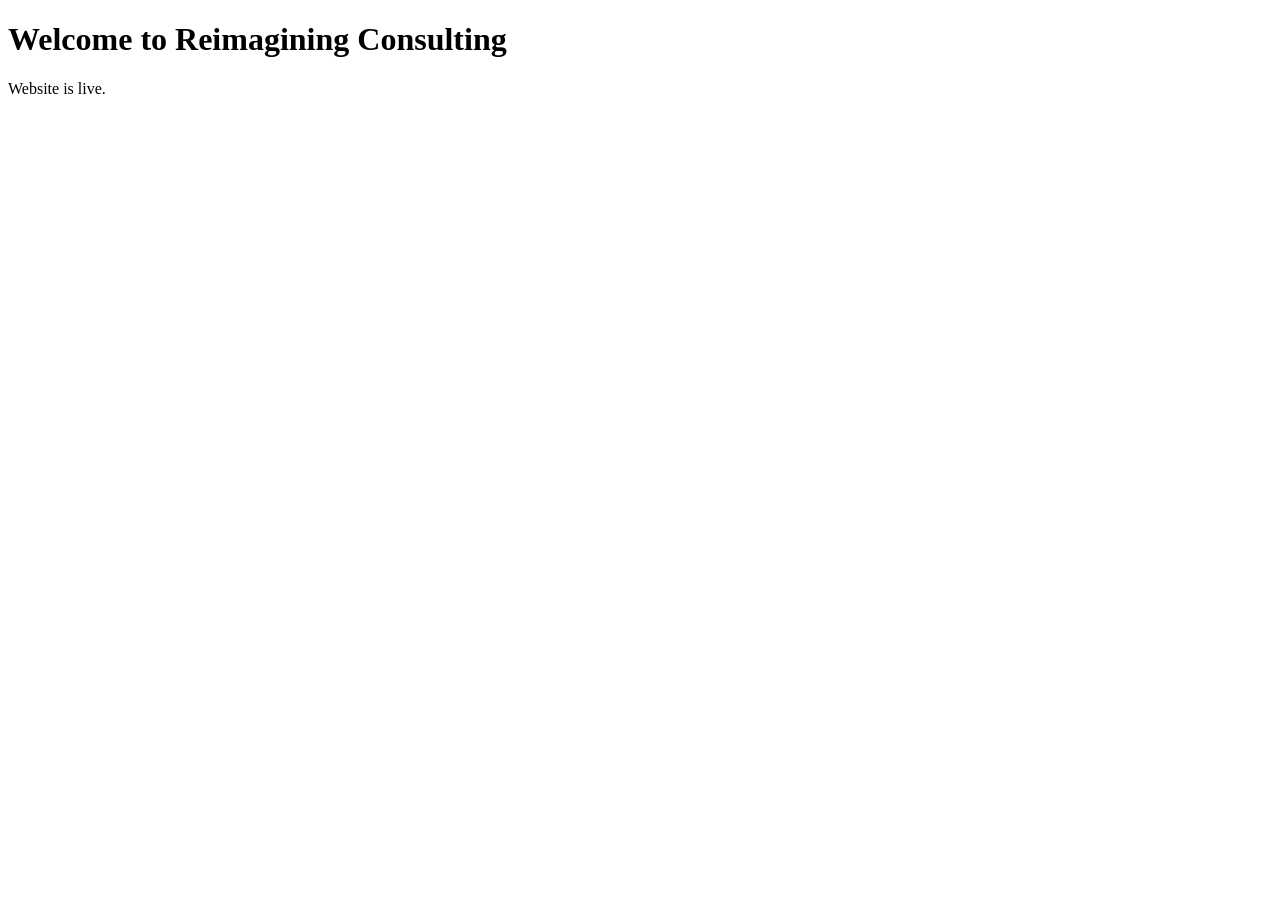
==== index.html @ 6deef2cb "Rename Index.html to index.html" ====
﻿<!DOCTYPE html>
<html>
<head>
  <title>Reimagining Consulting</title>
</head>
<body>
  <h1>Welcome to Reimagining Consulting</h1>
  <p>Website is live.</p>
</body>
</html>
</body>
</html>
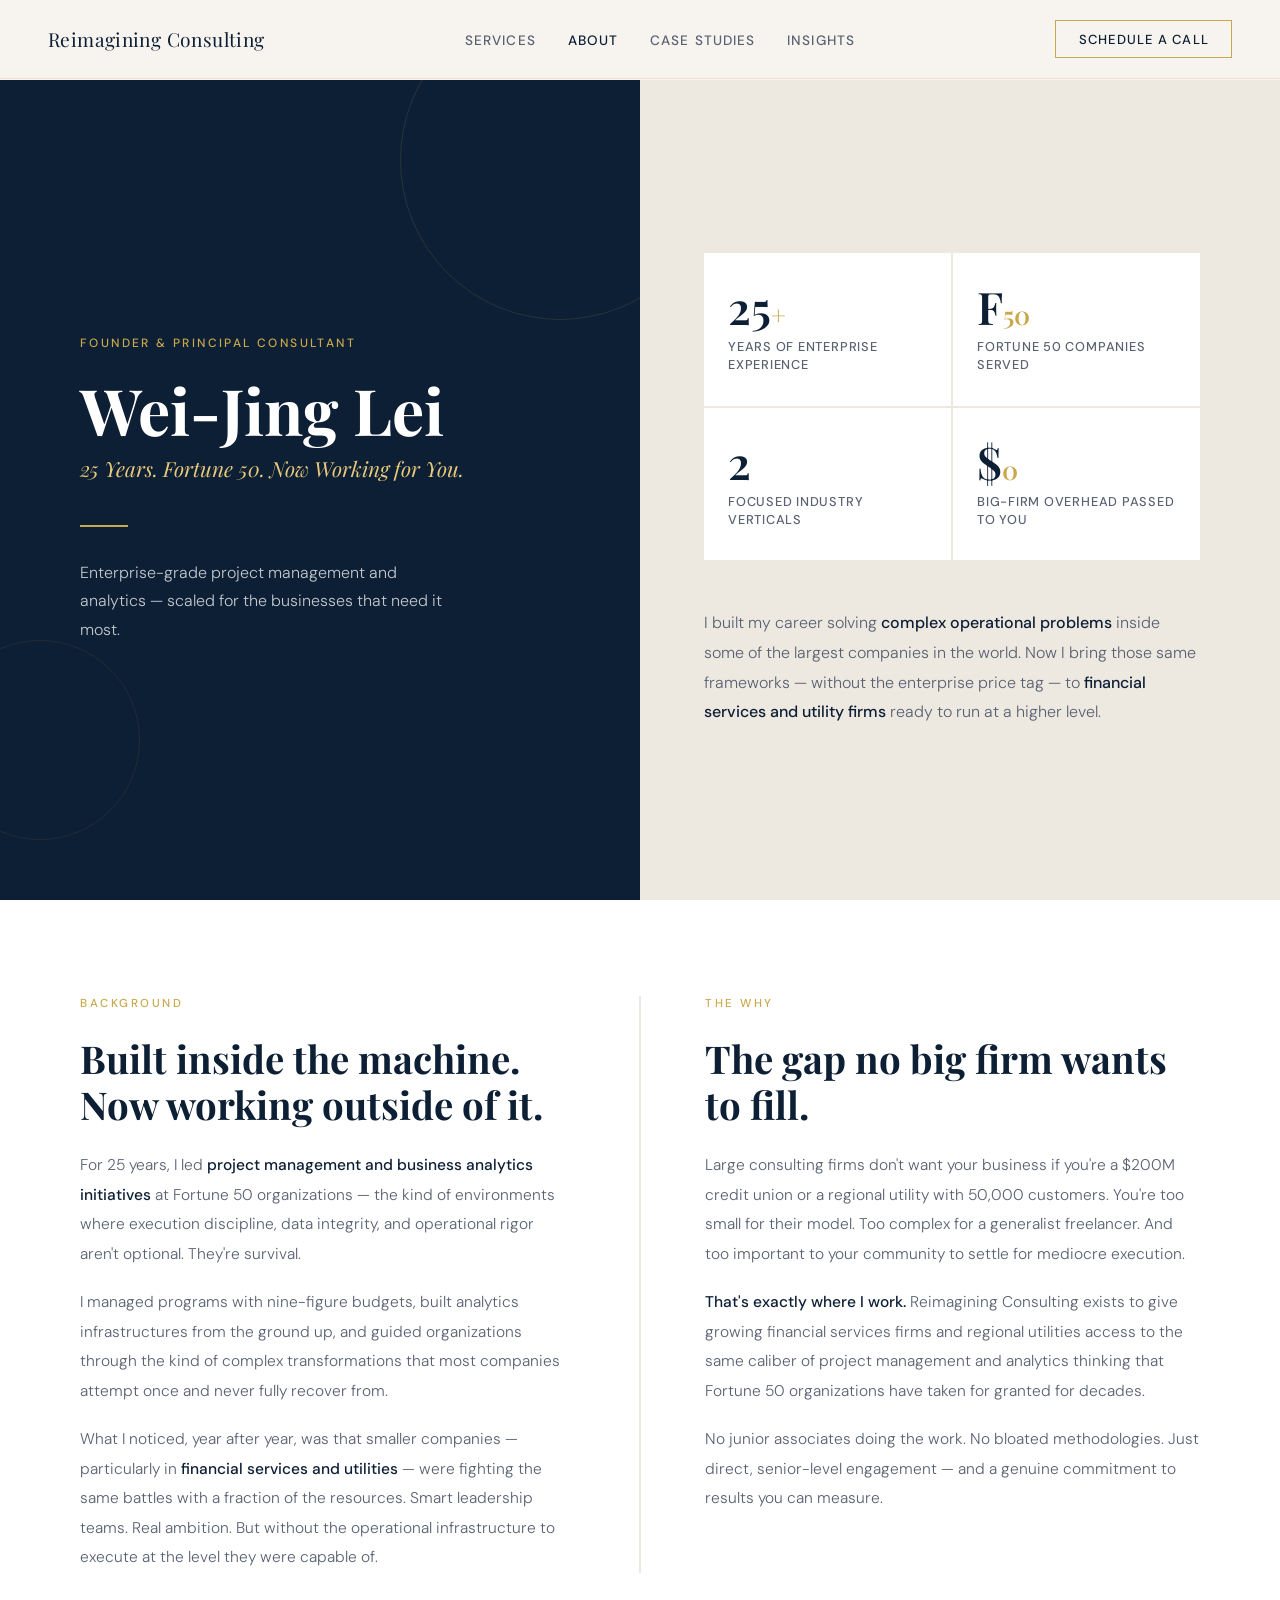
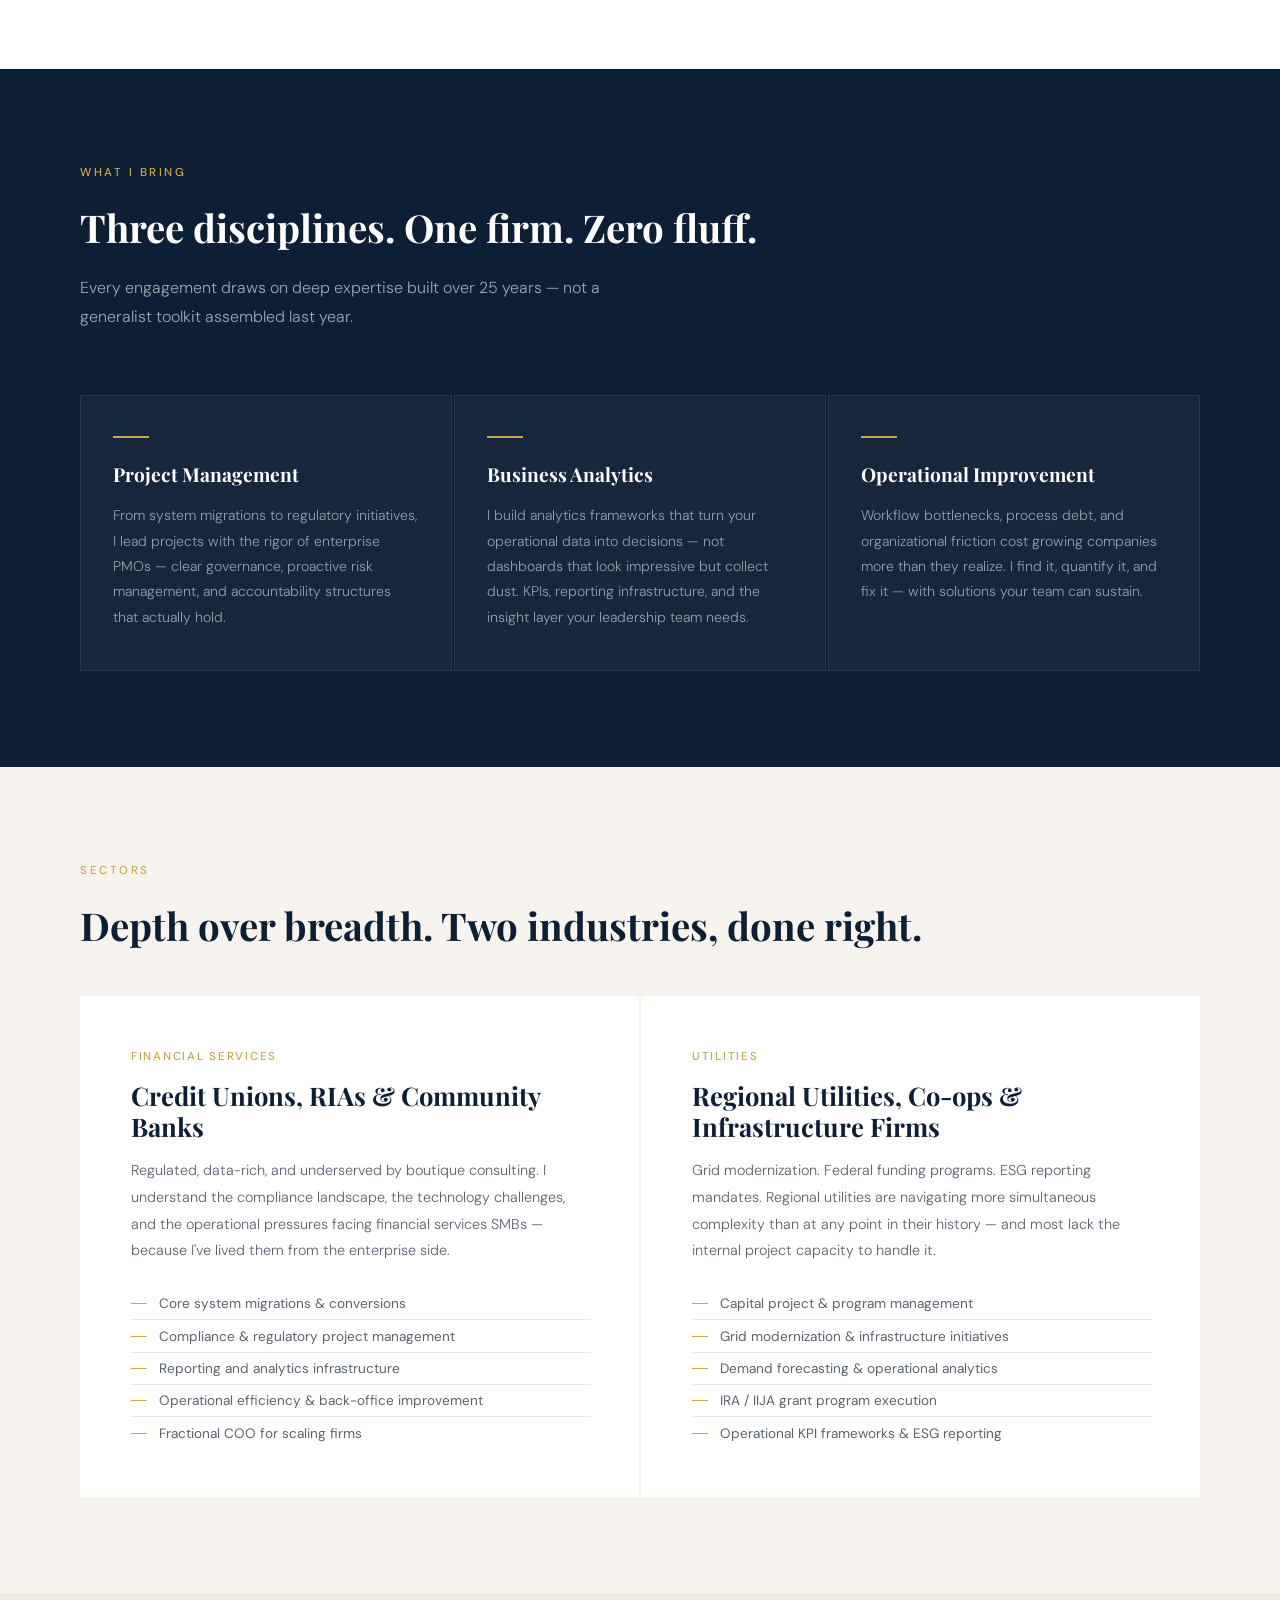
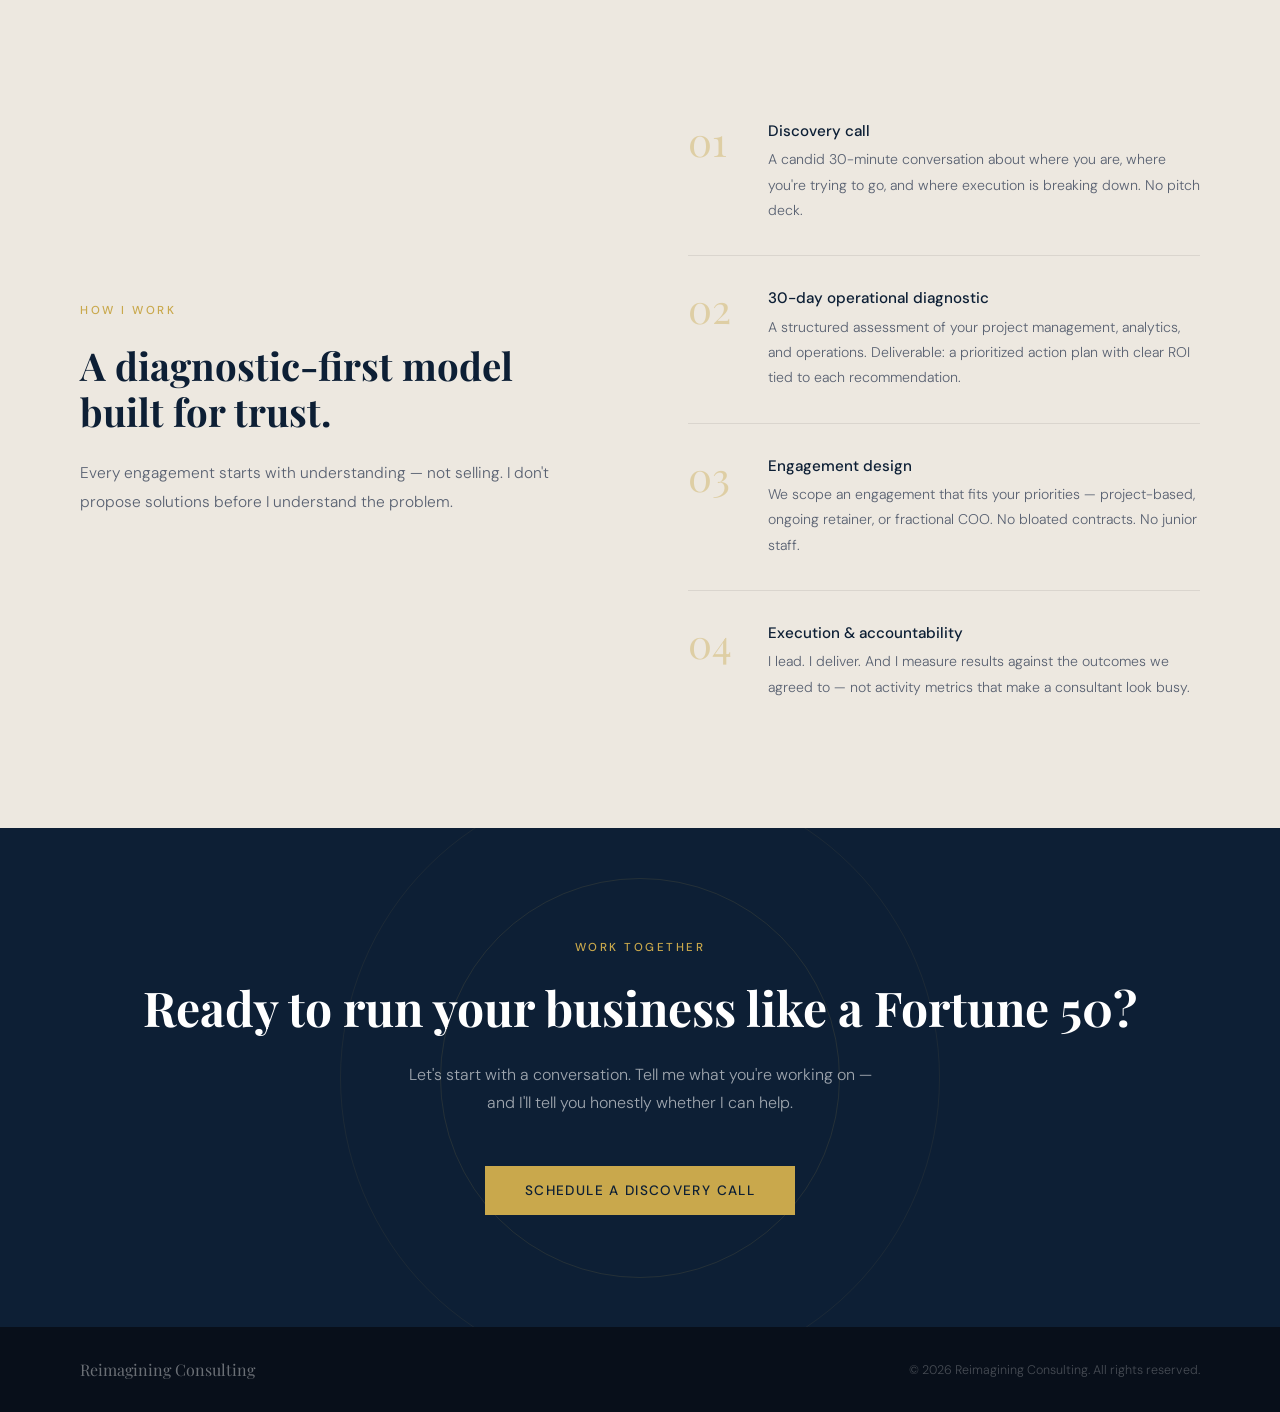
==== commit 1da1862b: "Add files via upload" ====
--- a/index.html
+++ b/index.html
@@ -1,12 +1,213 @@
-﻿<!DOCTYPE html>
-<html>
-<head>
-  <title>Reimagining Consulting</title>
-</head>
-<body>
-  <h1>Welcome to Reimagining Consulting</h1>
-  <p>Website is live.</p>
-</body>
-</html>
-</body>
-</html>
+<!DOCTYPE html>
+<html lang="en">
+<head>
+  <meta charset="UTF-8">
+  <meta name="viewport" content="width=device-width, initial-scale=1.0">
+  <title>About — Reimagining Consulting</title>
+
+  <!-- Fonts -->
+  <link href="https://fonts.googleapis.com/css2?family=Playfair+Display:ital,wght@0,400;0,600;1,400&family=DM+Sans:wght@300;400;500&display=swap" rel="stylesheet">
+
+  <!-- Styles -->
+  <link rel="stylesheet" href="style.css">
+</head>
+<body>
+
+<!-- NAV -->
+<nav>
+  <div class="nav-logo">Reimagining Consulting</div>
+  <ul class="nav-links">
+    <li><a href="index.html">Services</a></li>
+    <li><a href="about.html" class="active">About</a></li>
+    <li><a href="#">Case Studies</a></li>
+    <li><a href="#">Insights</a></li>
+  </ul>
+  <button class="nav-toggle" aria-label="Toggle navigation" aria-expanded="false">
+    <span></span>
+    <span></span>
+    <span></span>
+  </button>
+  <a href="#contact" class="nav-cta">Schedule a Call</a>
+</nav>
+
+<!-- HERO -->
+<div class="hero" id="hero">
+  <div class="hero-left">
+    <p class="hero-eyebrow fade-in">Founder &amp; Principal Consultant</p>
+    <h1 class="hero-name fade-in delay-1">Wei-Jing Lei</h1>
+    <p class="hero-title fade-in delay-2">25 Years. Fortune 50. Now Working for You.</p>
+    <div class="hero-divider fade-in delay-3"></div>
+    <p class="hero-tagline fade-in delay-4">Enterprise-grade project management and analytics — scaled for the businesses that need it most.</p>
+  </div>
+  <div class="hero-right">
+    <div class="stat-grid fade-in delay-1">
+      <div class="stat-item">
+        <div class="stat-num">25<span>+</span></div>
+        <div class="stat-label">Years of enterprise experience</div>
+      </div>
+      <div class="stat-item">
+        <div class="stat-num">F<span>50</span></div>
+        <div class="stat-label">Fortune 50 companies served</div>
+      </div>
+      <div class="stat-item">
+        <div class="stat-num">2</div>
+        <div class="stat-label">Focused industry verticals</div>
+      </div>
+      <div class="stat-item">
+        <div class="stat-num">$<span>0</span></div>
+        <div class="stat-label">Big-firm overhead passed to you</div>
+      </div>
+    </div>
+    <p class="hero-intro fade-in delay-2">
+      I built my career solving <strong>complex operational problems</strong> inside some of the largest companies in the world. Now I bring those same frameworks — without the enterprise price tag — to <strong>financial services and utility firms</strong> ready to run at a higher level.
+    </p>
+  </div>
+</div>
+
+<!-- STORY -->
+<section class="story" id="story">
+  <div class="story-col">
+    <span class="section-label">Background</span>
+    <h2 class="section-heading">Built inside the machine. Now working outside of it.</h2>
+    <p class="body-text">
+      For 25 years, I led <strong>project management and business analytics initiatives</strong> at Fortune 50 organizations — the kind of environments where execution discipline, data integrity, and operational rigor aren't optional. They're survival.
+    </p>
+    <p class="body-text">
+      I managed programs with nine-figure budgets, built analytics infrastructures from the ground up, and guided organizations through the kind of complex transformations that most companies attempt once and never fully recover from.
+    </p>
+    <p class="body-text">
+      What I noticed, year after year, was that smaller companies — particularly in <strong>financial services and utilities</strong> — were fighting the same battles with a fraction of the resources. Smart leadership teams. Real ambition. But without the operational infrastructure to execute at the level they were capable of.
+    </p>
+  </div>
+  <div class="story-divider"></div>
+  <div class="story-col">
+    <span class="section-label">The why</span>
+    <h2 class="section-heading">The gap no big firm wants to fill.</h2>
+    <p class="body-text">
+      Large consulting firms don't want your business if you're a $200M credit union or a regional utility with 50,000 customers. You're too small for their model. Too complex for a generalist freelancer. And too important to your community to settle for mediocre execution.
+    </p>
+    <p class="body-text">
+      <strong>That's exactly where I work.</strong> Reimagining Consulting exists to give growing financial services firms and regional utilities access to the same caliber of project management and analytics thinking that Fortune 50 organizations have taken for granted for decades.
+    </p>
+    <p class="body-text">
+      No junior associates doing the work. No bloated methodologies. Just direct, senior-level engagement — and a genuine commitment to results you can measure.
+    </p>
+  </div>
+</section>
+
+<!-- EXPERTISE -->
+<section class="expertise" id="expertise">
+  <span class="section-label">What I bring</span>
+  <h2 class="section-heading">Three disciplines. One firm. Zero fluff.</h2>
+  <p class="expertise-intro">Every engagement draws on deep expertise built over 25 years — not a generalist toolkit assembled last year.</p>
+  <div class="expertise-grid">
+    <div class="expertise-item">
+      <div class="exp-icon"></div>
+      <h3 class="exp-title">Project Management</h3>
+      <p class="exp-body">From system migrations to regulatory initiatives, I lead projects with the rigor of enterprise PMOs — clear governance, proactive risk management, and accountability structures that actually hold.</p>
+    </div>
+    <div class="expertise-item">
+      <div class="exp-icon"></div>
+      <h3 class="exp-title">Business Analytics</h3>
+      <p class="exp-body">I build analytics frameworks that turn your operational data into decisions — not dashboards that look impressive but collect dust. KPIs, reporting infrastructure, and the insight layer your leadership team needs.</p>
+    </div>
+    <div class="expertise-item">
+      <div class="exp-icon"></div>
+      <h3 class="exp-title">Operational Improvement</h3>
+      <p class="exp-body">Workflow bottlenecks, process debt, and organizational friction cost growing companies more than they realize. I find it, quantify it, and fix it — with solutions your team can sustain.</p>
+    </div>
+  </div>
+</section>
+
+<!-- INDUSTRIES -->
+<section class="industries" id="industries">
+  <span class="section-label">Sectors</span>
+  <h2 class="section-heading">Depth over breadth. Two industries, done right.</h2>
+  <div class="industries-grid">
+    <div class="industry-card">
+      <span class="industry-tag">Financial Services</span>
+      <h3 class="industry-name">Credit Unions, RIAs &amp; Community Banks</h3>
+      <p class="industry-body">Regulated, data-rich, and underserved by boutique consulting. I understand the compliance landscape, the technology challenges, and the operational pressures facing financial services SMBs — because I've lived them from the enterprise side.</p>
+      <ul class="industry-list">
+        <li>Core system migrations &amp; conversions</li>
+        <li>Compliance &amp; regulatory project management</li>
+        <li>Reporting and analytics infrastructure</li>
+        <li>Operational efficiency &amp; back-office improvement</li>
+        <li>Fractional COO for scaling firms</li>
+      </ul>
+    </div>
+    <div class="industry-card">
+      <span class="industry-tag">Utilities</span>
+      <h3 class="industry-name">Regional Utilities, Co-ops &amp; Infrastructure Firms</h3>
+      <p class="industry-body">Grid modernization. Federal funding programs. ESG reporting mandates. Regional utilities are navigating more simultaneous complexity than at any point in their history — and most lack the internal project capacity to handle it.</p>
+      <ul class="industry-list">
+        <li>Capital project &amp; program management</li>
+        <li>Grid modernization &amp; infrastructure initiatives</li>
+        <li>Demand forecasting &amp; operational analytics</li>
+        <li>IRA / IIJA grant program execution</li>
+        <li>Operational KPI frameworks &amp; ESG reporting</li>
+      </ul>
+    </div>
+  </div>
+</section>
+
+<!-- APPROACH -->
+<section class="approach" id="approach">
+  <div>
+    <span class="section-label">How I work</span>
+    <h2 class="section-heading">A diagnostic-first model built for trust.</h2>
+    <p class="body-text">Every engagement starts with understanding — not selling. I don't propose solutions before I understand the problem.</p>
+  </div>
+  <div class="approach-steps">
+    <div class="step">
+      <div class="step-num">01</div>
+      <div class="step-content">
+        <div class="step-title">Discovery call</div>
+        <div class="step-body">A candid 30-minute conversation about where you are, where you're trying to go, and where execution is breaking down. No pitch deck.</div>
+      </div>
+    </div>
+    <div class="step">
+      <div class="step-num">02</div>
+      <div class="step-content">
+        <div class="step-title">30-day operational diagnostic</div>
+        <div class="step-body">A structured assessment of your project management, analytics, and operations. Deliverable: a prioritized action plan with clear ROI tied to each recommendation.</div>
+      </div>
+    </div>
+    <div class="step">
+      <div class="step-num">03</div>
+      <div class="step-content">
+        <div class="step-title">Engagement design</div>
+        <div class="step-body">We scope an engagement that fits your priorities — project-based, ongoing retainer, or fractional COO. No bloated contracts. No junior staff.</div>
+      </div>
+    </div>
+    <div class="step">
+      <div class="step-num">04</div>
+      <div class="step-content">
+        <div class="step-title">Execution &amp; accountability</div>
+        <div class="step-body">I lead. I deliver. And I measure results against the outcomes we agreed to — not activity metrics that make a consultant look busy.</div>
+      </div>
+    </div>
+  </div>
+</section>
+
+<!-- CTA -->
+<section class="cta-section" id="contact">
+  <div class="cta-inner">
+    <span class="section-label">Work together</span>
+    <h2 class="cta-heading">Ready to run your business like a Fortune 50?</h2>
+    <p class="cta-body">Let's start with a conversation. Tell me what you're working on — and I'll tell you honestly whether I can help.</p>
+    <a href="mailto:hello@reimaginingconsulting.com" class="cta-btn">Schedule a Discovery Call</a>
+  </div>
+</section>
+
+<!-- FOOTER -->
+<footer>
+  <div class="footer-logo">Reimagining Consulting</div>
+  <div class="footer-copy">&copy; <span id="footer-year"></span> Reimagining Consulting. All rights reserved.</div>
+</footer>
+
+<!-- Script -->
+<script src="script.js"></script>
+
+</body>
+</html>
--- a/style.css
+++ b/style.css
@@ -0,0 +1,679 @@
+/* ============================================================
+   Reimagining Consulting — style.css
+   Fonts: Playfair Display (serif) + DM Sans (sans)
+   Loaded via Google Fonts in index.html
+   ============================================================ */
+
+/* ── TOKENS ─────────────────────────────────────────────── */
+:root {
+  --navy:       #0d1f35;
+  --navy-mid:   #1a3352;
+  --gold:       #c9a84c;
+  --gold-light: #e8c97a;
+  --cream:      #f7f4ef;
+  --cream-dark: #ede8e0;
+  --text:       #1a1a1a;
+  --muted:      #5a6272;
+  --white:      #ffffff;
+}
+
+/* ── RESET ───────────────────────────────────────────────── */
+*, *::before, *::after {
+  box-sizing: border-box;
+  margin: 0;
+  padding: 0;
+}
+
+/* ── BASE ────────────────────────────────────────────────── */
+body {
+  font-family: 'DM Sans', sans-serif;
+  background: var(--cream);
+  color: var(--text);
+  overflow-x: hidden;
+}
+
+/* ── NAV ─────────────────────────────────────────────────── */
+nav {
+  position: fixed;
+  top: 0; left: 0; right: 0;
+  z-index: 100;
+  display: flex;
+  justify-content: space-between;
+  align-items: center;
+  padding: 1.25rem 3rem;
+  background: rgba(247, 244, 239, 0.92);
+  backdrop-filter: blur(12px);
+  -webkit-backdrop-filter: blur(12px);
+  border-bottom: 1px solid rgba(201, 168, 76, 0.2);
+  transition: padding 0.3s ease, box-shadow 0.3s ease;
+}
+
+.nav-logo {
+  font-family: 'Playfair Display', serif;
+  font-size: 1.2rem;
+  color: var(--navy);
+  letter-spacing: 0.02em;
+}
+
+.nav-links {
+  display: flex;
+  gap: 2rem;
+  list-style: none;
+}
+
+.nav-links a {
+  font-size: 0.85rem;
+  font-weight: 500;
+  letter-spacing: 0.08em;
+  text-transform: uppercase;
+  color: var(--muted);
+  text-decoration: none;
+  transition: color 0.2s;
+}
+
+.nav-links a:hover,
+.nav-links a.active {
+  color: var(--navy);
+}
+
+.nav-cta {
+  font-size: 0.82rem;
+  font-weight: 500;
+  letter-spacing: 0.08em;
+  text-transform: uppercase;
+  padding: 0.6rem 1.4rem;
+  border: 1px solid var(--gold);
+  color: var(--navy);
+  text-decoration: none;
+  transition: background 0.2s, color 0.2s;
+}
+
+.nav-cta:hover {
+  background: var(--gold);
+  color: var(--white);
+}
+
+/* Hamburger — hidden on desktop */
+.nav-toggle {
+  display: none;
+  flex-direction: column;
+  gap: 5px;
+  cursor: pointer;
+  background: none;
+  border: none;
+  padding: 4px;
+}
+
+.nav-toggle span {
+  display: block;
+  width: 24px;
+  height: 2px;
+  background: var(--navy);
+  transition: transform 0.25s, opacity 0.25s;
+}
+
+/* ── HERO ────────────────────────────────────────────────── */
+.hero {
+  min-height: 100vh;
+  display: grid;
+  grid-template-columns: 1fr 1fr;
+  padding-top: 80px;
+}
+
+.hero-left {
+  background: var(--navy);
+  padding: 6rem 4rem 6rem 5rem;
+  display: flex;
+  flex-direction: column;
+  justify-content: center;
+  position: relative;
+  overflow: hidden;
+}
+
+.hero-left::before {
+  content: '';
+  position: absolute;
+  top: -80px; right: -80px;
+  width: 320px; height: 320px;
+  border: 1px solid rgba(201, 168, 76, 0.15);
+  border-radius: 50%;
+  pointer-events: none;
+}
+
+.hero-left::after {
+  content: '';
+  position: absolute;
+  bottom: 60px; left: -60px;
+  width: 200px; height: 200px;
+  border: 1px solid rgba(201, 168, 76, 0.1);
+  border-radius: 50%;
+  pointer-events: none;
+}
+
+.hero-eyebrow {
+  font-size: 0.75rem;
+  font-weight: 500;
+  letter-spacing: 0.2em;
+  text-transform: uppercase;
+  color: var(--gold);
+  margin-bottom: 1.5rem;
+}
+
+.hero-name {
+  font-family: 'Playfair Display', serif;
+  font-size: clamp(2.8rem, 5vw, 4rem);
+  color: var(--white);
+  line-height: 1.1;
+  margin-bottom: 0.5rem;
+}
+
+.hero-title {
+  font-family: 'Playfair Display', serif;
+  font-size: clamp(1rem, 2vw, 1.3rem);
+  color: var(--gold-light);
+  font-style: italic;
+  margin-bottom: 2.5rem;
+  line-height: 1.5;
+}
+
+.hero-divider {
+  width: 48px;
+  height: 2px;
+  background: var(--gold);
+  margin-bottom: 2rem;
+}
+
+.hero-tagline {
+  font-size: 1rem;
+  font-weight: 300;
+  line-height: 1.8;
+  color: rgba(255, 255, 255, 0.75);
+  max-width: 380px;
+}
+
+.hero-right {
+  background: var(--cream-dark);
+  padding: 6rem 5rem 6rem 4rem;
+  display: flex;
+  flex-direction: column;
+  justify-content: center;
+}
+
+/* ── STAT GRID ───────────────────────────────────────────── */
+.stat-grid {
+  display: grid;
+  grid-template-columns: 1fr 1fr;
+  gap: 2px;
+  margin-bottom: 3rem;
+}
+
+.stat-item {
+  background: var(--white);
+  padding: 2rem 1.5rem;
+}
+
+.stat-num {
+  font-family: 'Playfair Display', serif;
+  font-size: 2.8rem;
+  font-weight: 600;
+  color: var(--navy);
+  line-height: 1;
+  margin-bottom: 0.5rem;
+}
+
+.stat-num span {
+  font-size: 1.6rem;
+  color: var(--gold);
+}
+
+.stat-label {
+  font-size: 0.8rem;
+  font-weight: 500;
+  letter-spacing: 0.06em;
+  text-transform: uppercase;
+  color: var(--muted);
+  line-height: 1.4;
+}
+
+.hero-intro {
+  font-size: 1rem;
+  line-height: 1.85;
+  color: var(--muted);
+  font-weight: 300;
+}
+
+.hero-intro strong {
+  color: var(--navy);
+  font-weight: 500;
+}
+
+/* ── SECTION BASE ────────────────────────────────────────── */
+section {
+  padding: 6rem 5rem;
+}
+
+.section-label {
+  display: block;
+  font-size: 0.72rem;
+  font-weight: 500;
+  letter-spacing: 0.22em;
+  text-transform: uppercase;
+  color: var(--gold);
+  margin-bottom: 1.5rem;
+}
+
+.section-heading {
+  font-family: 'Playfair Display', serif;
+  font-size: clamp(1.8rem, 3vw, 2.4rem);
+  color: var(--navy);
+  line-height: 1.2;
+  margin-bottom: 1.5rem;
+}
+
+.body-text {
+  font-size: 0.97rem;
+  line-height: 1.9;
+  color: var(--muted);
+  font-weight: 300;
+}
+
+.body-text + .body-text {
+  margin-top: 1.2rem;
+}
+
+.body-text strong {
+  color: var(--navy);
+  font-weight: 500;
+}
+
+/* ── STORY ───────────────────────────────────────────────── */
+.story {
+  background: var(--white);
+  display: grid;
+  grid-template-columns: 1fr 2px 1fr;
+  gap: 0;
+}
+
+.story-col {
+  padding: 0 4rem;
+}
+
+.story-col:first-child { padding-left: 0; }
+.story-col:last-child  { padding-right: 0; }
+
+.story-divider {
+  background: var(--cream-dark);
+}
+
+/* ── EXPERTISE ───────────────────────────────────────────── */
+.expertise {
+  background: var(--navy);
+}
+
+.expertise .section-heading {
+  color: var(--white);
+}
+
+.expertise-intro {
+  font-size: 1rem;
+  line-height: 1.8;
+  color: rgba(255, 255, 255, 0.6);
+  font-weight: 300;
+  max-width: 560px;
+  margin-bottom: 4rem;
+}
+
+.expertise-grid {
+  display: grid;
+  grid-template-columns: repeat(3, 1fr);
+  gap: 2px;
+}
+
+.expertise-item {
+  background: rgba(255, 255, 255, 0.04);
+  border: 1px solid rgba(201, 168, 76, 0.12);
+  padding: 2.5rem 2rem;
+  transition: background 0.25s;
+}
+
+.expertise-item:hover {
+  background: rgba(201, 168, 76, 0.06);
+}
+
+.exp-icon {
+  width: 36px;
+  height: 2px;
+  background: var(--gold);
+  margin-bottom: 1.5rem;
+}
+
+.exp-title {
+  font-family: 'Playfair Display', serif;
+  font-size: 1.2rem;
+  color: var(--white);
+  margin-bottom: 1rem;
+  line-height: 1.3;
+}
+
+.exp-body {
+  font-size: 0.88rem;
+  line-height: 1.8;
+  color: rgba(255, 255, 255, 0.55);
+  font-weight: 300;
+}
+
+/* ── INDUSTRIES ──────────────────────────────────────────── */
+.industries {
+  background: var(--cream);
+}
+
+.industries-grid {
+  display: grid;
+  grid-template-columns: 1fr 1fr;
+  gap: 2px;
+  margin-top: 3rem;
+}
+
+.industry-card {
+  padding: 3rem;
+  background: var(--white);
+  border-left: 3px solid transparent;
+  transition: border-color 0.25s;
+}
+
+.industry-card:hover {
+  border-left-color: var(--gold);
+}
+
+.industry-tag {
+  display: inline-block;
+  font-size: 0.72rem;
+  font-weight: 500;
+  letter-spacing: 0.15em;
+  text-transform: uppercase;
+  color: var(--gold);
+  margin-bottom: 1rem;
+}
+
+.industry-name {
+  font-family: 'Playfair Display', serif;
+  font-size: 1.6rem;
+  color: var(--navy);
+  margin-bottom: 1rem;
+  line-height: 1.2;
+}
+
+.industry-body {
+  font-size: 0.9rem;
+  line-height: 1.85;
+  color: var(--muted);
+  font-weight: 300;
+  margin-bottom: 1.5rem;
+}
+
+.industry-list {
+  list-style: none;
+}
+
+.industry-list li {
+  font-size: 0.85rem;
+  color: var(--muted);
+  padding: 0.45rem 0;
+  border-bottom: 1px solid var(--cream-dark);
+  display: flex;
+  align-items: center;
+  gap: 0.75rem;
+}
+
+.industry-list li:last-child {
+  border-bottom: none;
+}
+
+.industry-list li::before {
+  content: '';
+  width: 16px;
+  height: 1px;
+  background: var(--gold);
+  flex-shrink: 0;
+}
+
+/* ── APPROACH ────────────────────────────────────────────── */
+.approach {
+  background: var(--cream-dark);
+  display: grid;
+  grid-template-columns: 1fr 1fr;
+  gap: 6rem;
+  align-items: center;
+}
+
+.approach-steps {
+  display: flex;
+  flex-direction: column;
+}
+
+.step {
+  display: flex;
+  gap: 2rem;
+  padding: 2rem 0;
+  border-bottom: 1px solid rgba(0, 0, 0, 0.08);
+}
+
+.step:last-child {
+  border-bottom: none;
+}
+
+.step-num {
+  font-family: 'Playfair Display', serif;
+  font-size: 2.5rem;
+  color: var(--gold);
+  opacity: 0.4;
+  line-height: 1;
+  flex-shrink: 0;
+  width: 48px;
+}
+
+.step-title {
+  font-size: 0.95rem;
+  font-weight: 500;
+  color: var(--navy);
+  margin-bottom: 0.4rem;
+}
+
+.step-body {
+  font-size: 0.88rem;
+  line-height: 1.8;
+  color: var(--muted);
+  font-weight: 300;
+}
+
+/* ── CTA ─────────────────────────────────────────────────── */
+.cta-section {
+  background: var(--navy);
+  text-align: center;
+  padding: 7rem 5rem;
+  position: relative;
+  overflow: hidden;
+}
+
+.cta-section::before {
+  content: '';
+  position: absolute;
+  top: 50%; left: 50%;
+  transform: translate(-50%, -50%);
+  width: 600px; height: 600px;
+  border: 1px solid rgba(201, 168, 76, 0.08);
+  border-radius: 50%;
+  pointer-events: none;
+}
+
+.cta-section::after {
+  content: '';
+  position: absolute;
+  top: 50%; left: 50%;
+  transform: translate(-50%, -50%);
+  width: 400px; height: 400px;
+  border: 1px solid rgba(201, 168, 76, 0.12);
+  border-radius: 50%;
+  pointer-events: none;
+}
+
+.cta-inner {
+  position: relative;
+  z-index: 1;
+}
+
+.cta-section .section-label {
+  display: block;
+  text-align: center;
+}
+
+.cta-heading {
+  font-family: 'Playfair Display', serif;
+  font-size: clamp(2rem, 4vw, 3rem);
+  color: var(--white);
+  margin: 1rem 0 1.5rem;
+  line-height: 1.2;
+}
+
+.cta-body {
+  font-size: 1rem;
+  color: rgba(255, 255, 255, 0.6);
+  font-weight: 300;
+  max-width: 480px;
+  margin: 0 auto 3rem;
+  line-height: 1.8;
+}
+
+.cta-btn {
+  display: inline-block;
+  padding: 1rem 2.5rem;
+  background: var(--gold);
+  color: var(--navy);
+  font-size: 0.85rem;
+  font-weight: 500;
+  letter-spacing: 0.1em;
+  text-transform: uppercase;
+  text-decoration: none;
+  transition: background 0.25s;
+}
+
+.cta-btn:hover {
+  background: var(--gold-light);
+}
+
+/* ── FOOTER ──────────────────────────────────────────────── */
+footer {
+  background: #080f1a;
+  padding: 2rem 5rem;
+  display: flex;
+  justify-content: space-between;
+  align-items: center;
+}
+
+.footer-logo {
+  font-family: 'Playfair Display', serif;
+  font-size: 1rem;
+  color: rgba(255, 255, 255, 0.4);
+}
+
+.footer-copy {
+  font-size: 0.78rem;
+  color: rgba(255, 255, 255, 0.25);
+  font-weight: 300;
+}
+
+/* ── ANIMATIONS ──────────────────────────────────────────── */
+.fade-in {
+  opacity: 0;
+  transform: translateY(24px);
+  animation: fadeUp 0.7s ease forwards;
+}
+
+@keyframes fadeUp {
+  to {
+    opacity: 1;
+    transform: translateY(0);
+  }
+}
+
+.delay-1 { animation-delay: 0.15s; }
+.delay-2 { animation-delay: 0.30s; }
+.delay-3 { animation-delay: 0.45s; }
+.delay-4 { animation-delay: 0.60s; }
+
+/* ── RESPONSIVE: TABLET (≤ 900px) ───────────────────────── */
+@media (max-width: 900px) {
+  nav {
+    padding: 1rem 2rem;
+    flex-wrap: wrap;
+  }
+
+  .nav-links {
+    display: none;
+    flex-direction: column;
+    gap: 0;
+    width: 100%;
+    order: 3;
+    padding: 0.5rem 0 1rem;
+  }
+
+  .nav-links.open { display: flex; }
+
+  .nav-links a {
+    padding: 0.7rem 0;
+    border-bottom: 1px solid var(--cream-dark);
+  }
+
+  .nav-links li:last-child a { border-bottom: none; }
+
+  .nav-cta    { display: none; }
+  .nav-toggle { display: flex; }
+
+  .hero {
+    grid-template-columns: 1fr;
+    min-height: auto;
+  }
+
+  .hero-left  { padding: 5rem 2.5rem 4rem; }
+  .hero-right { padding: 4rem 2.5rem 5rem; }
+
+  section { padding: 4rem 2.5rem; }
+
+  .story {
+    grid-template-columns: 1fr;
+  }
+
+  .story-divider { display: none; }
+
+  .story-col { padding: 0; }
+  .story-col + .story-col { margin-top: 3rem; }
+
+  .expertise-grid  { grid-template-columns: 1fr; }
+  .industries-grid { grid-template-columns: 1fr; }
+
+  .approach {
+    grid-template-columns: 1fr;
+    gap: 3rem;
+  }
+
+  .cta-section { padding: 5rem 2.5rem; }
+
+  footer {
+    flex-direction: column;
+    gap: 0.75rem;
+    text-align: center;
+    padding: 2rem;
+  }
+}
+
+/* ── RESPONSIVE: MOBILE (≤ 600px) ───────────────────────── */
+@media (max-width: 600px) {
+  .hero-name   { font-size: 2.4rem; }
+  .stat-num    { font-size: 2.2rem; }
+
+  .industry-card  { padding: 2rem 1.5rem; }
+  .expertise-item { padding: 2rem 1.5rem; }
+
+  .cta-section::before,
+  .cta-section::after { display: none; }
+}
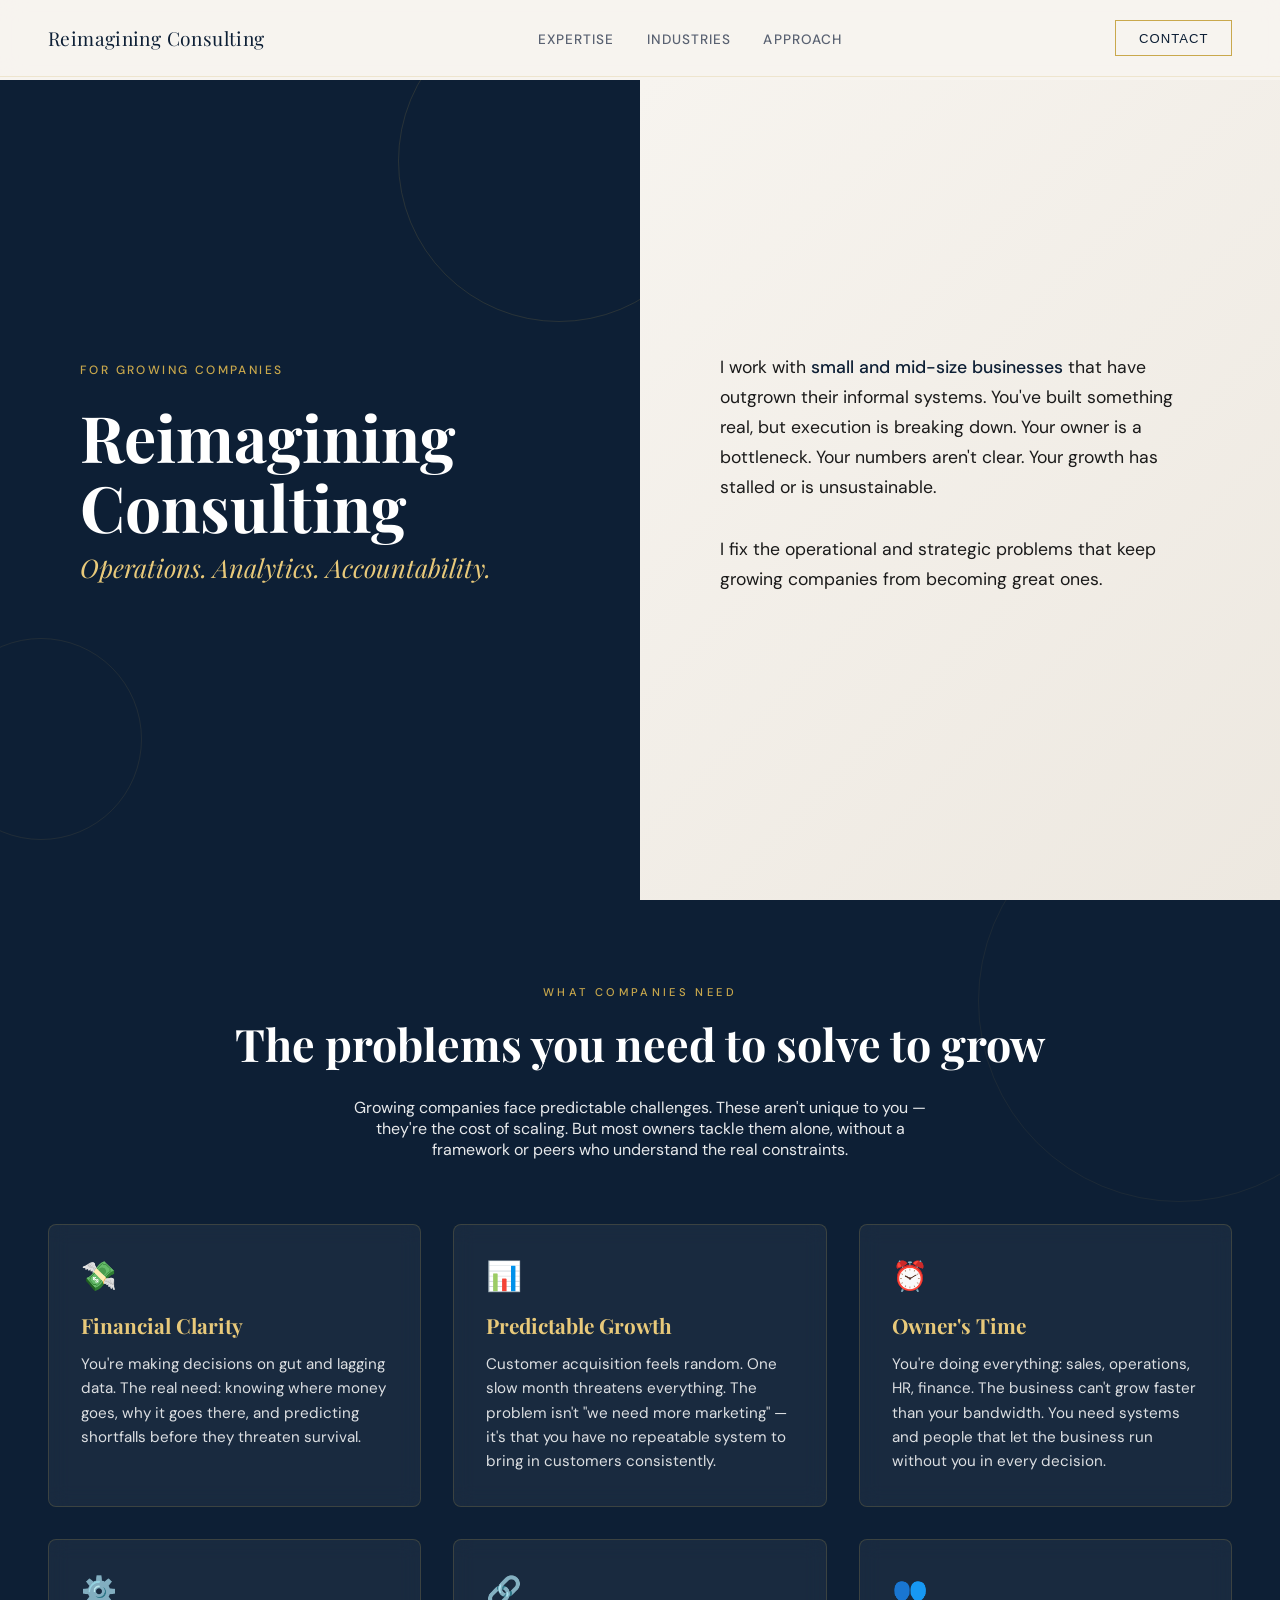
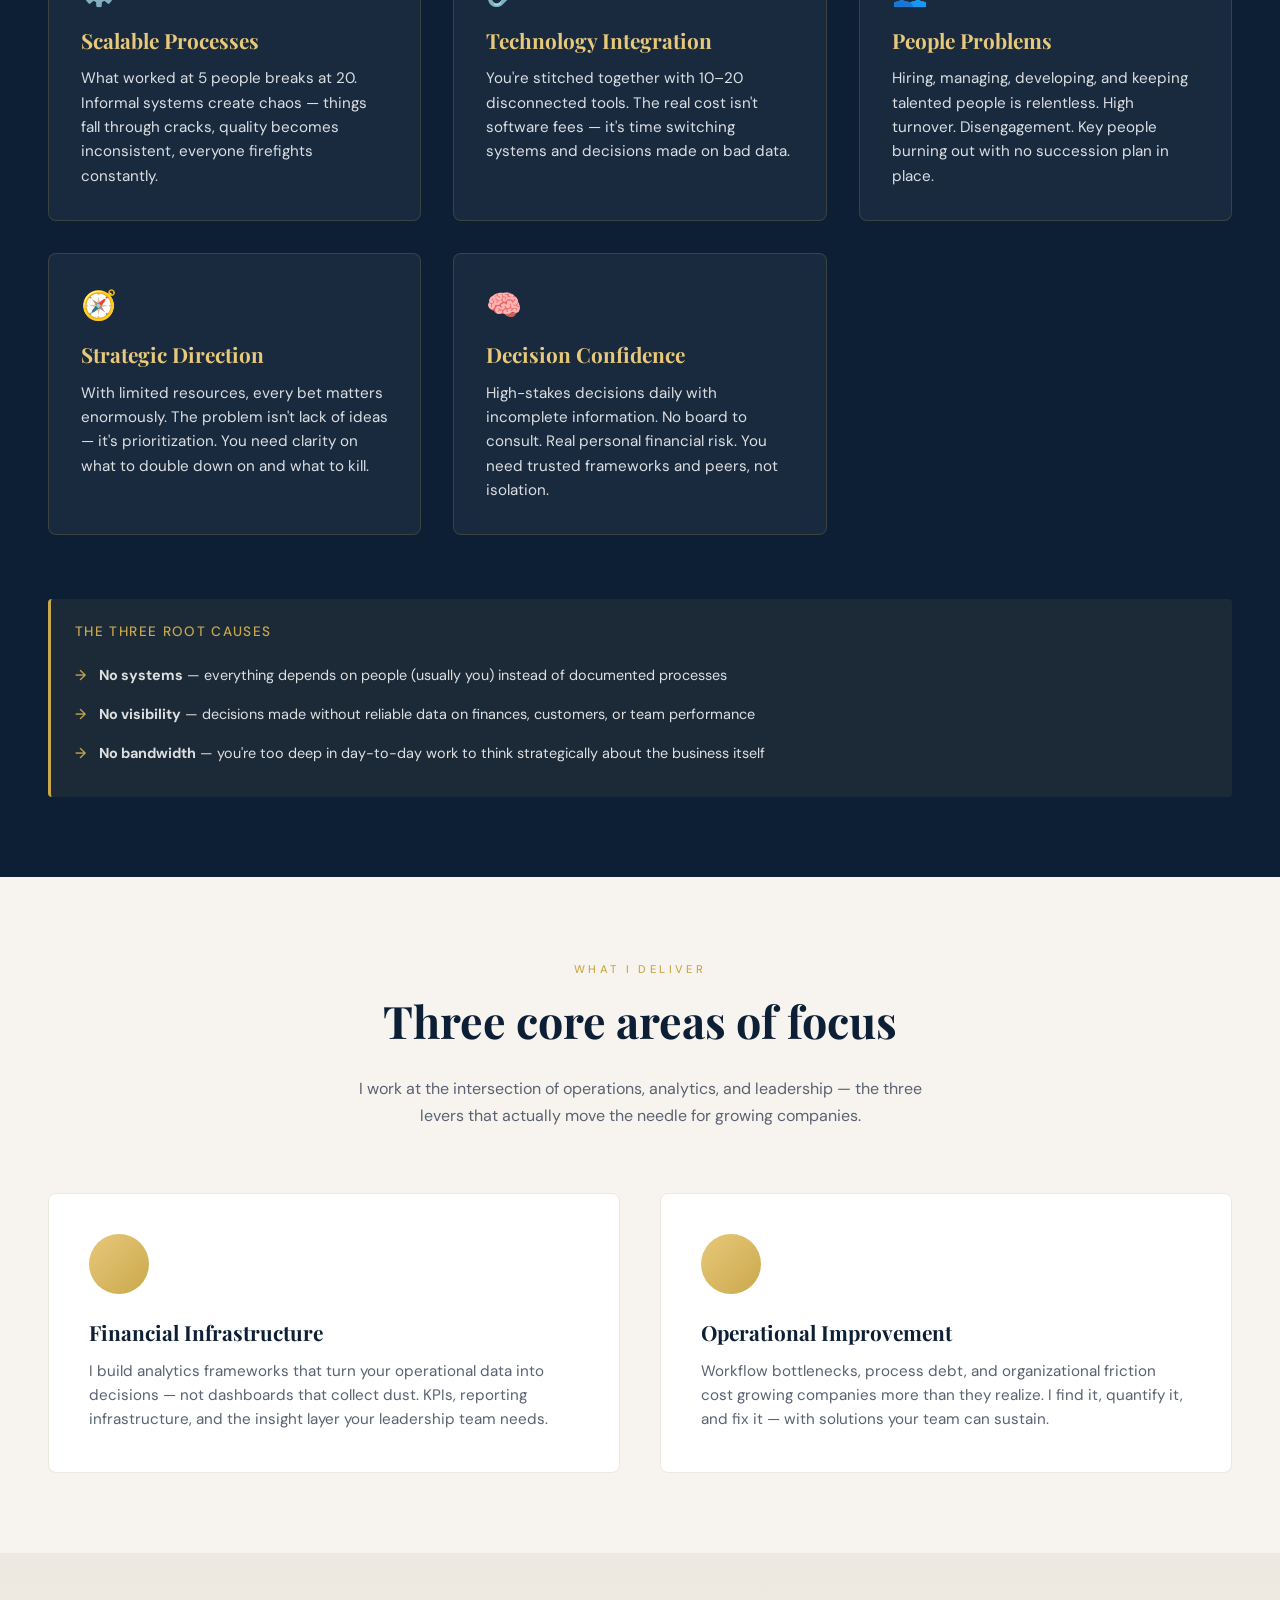
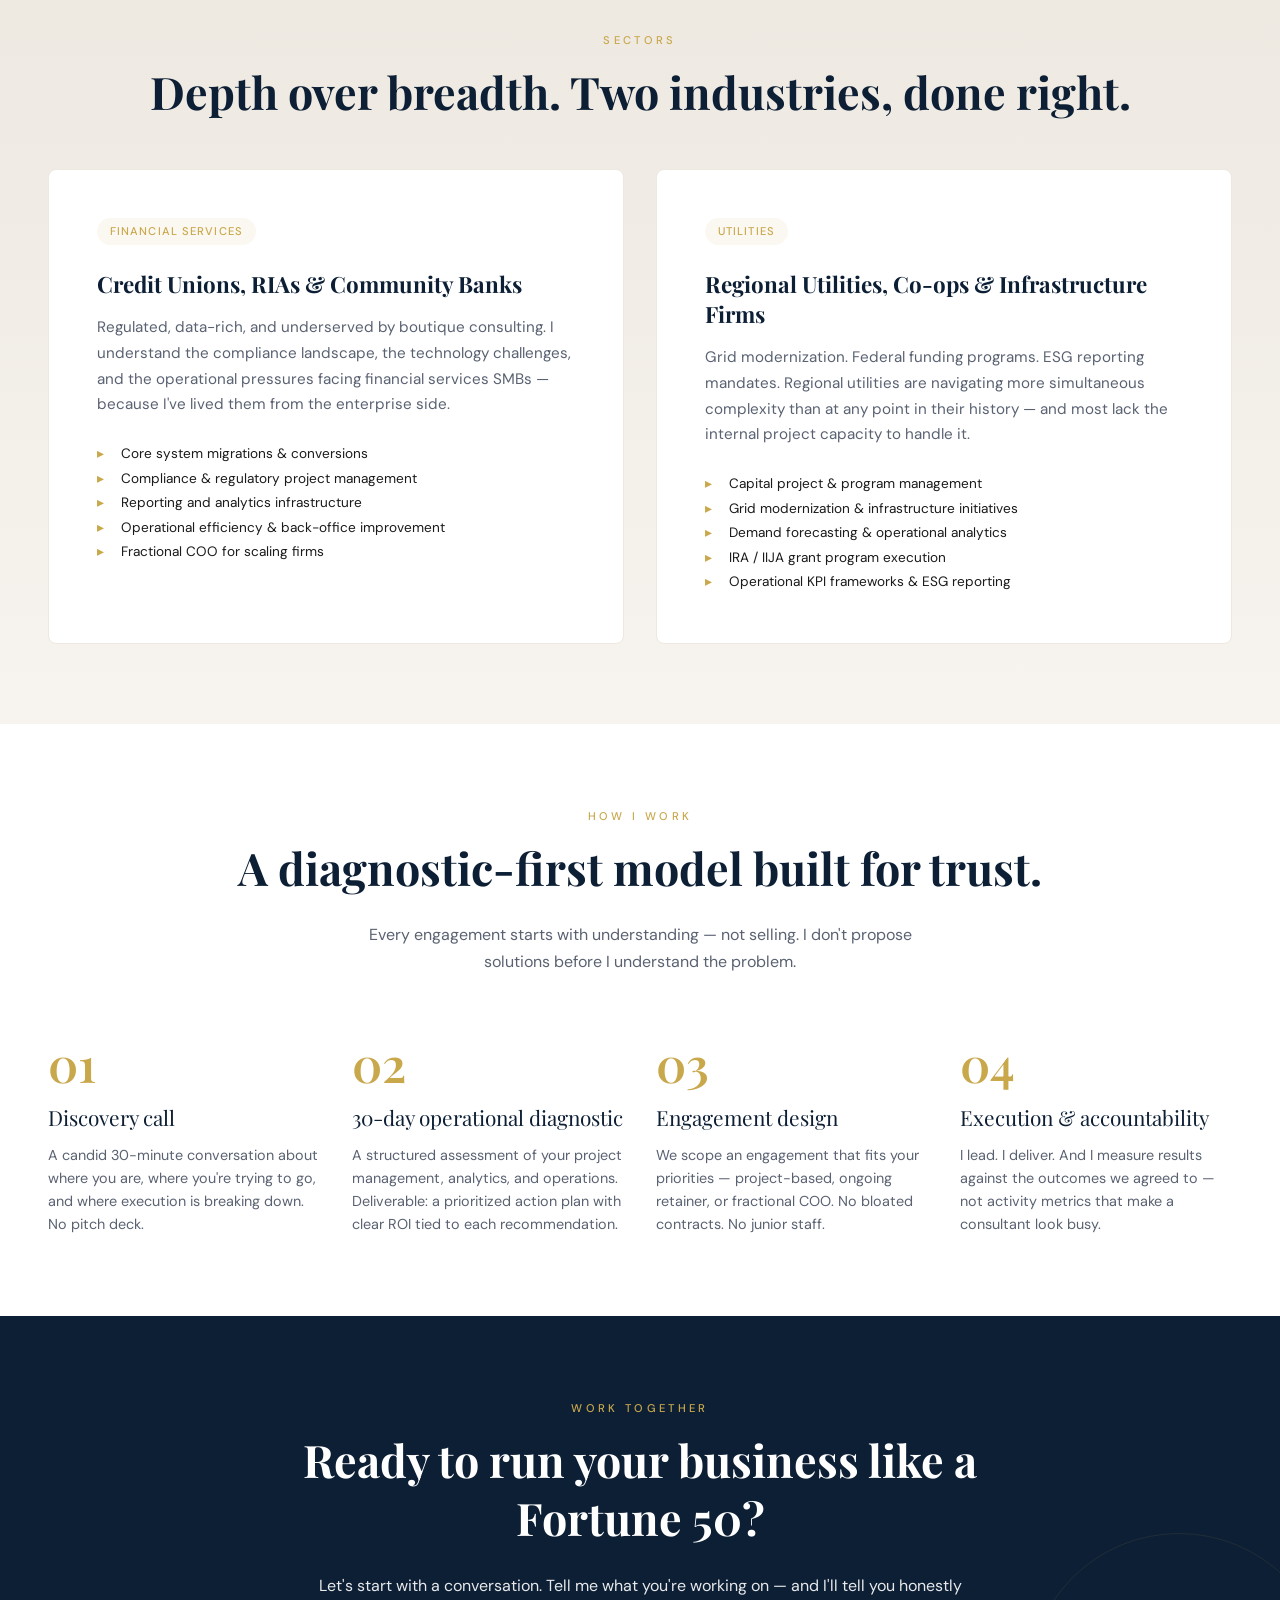
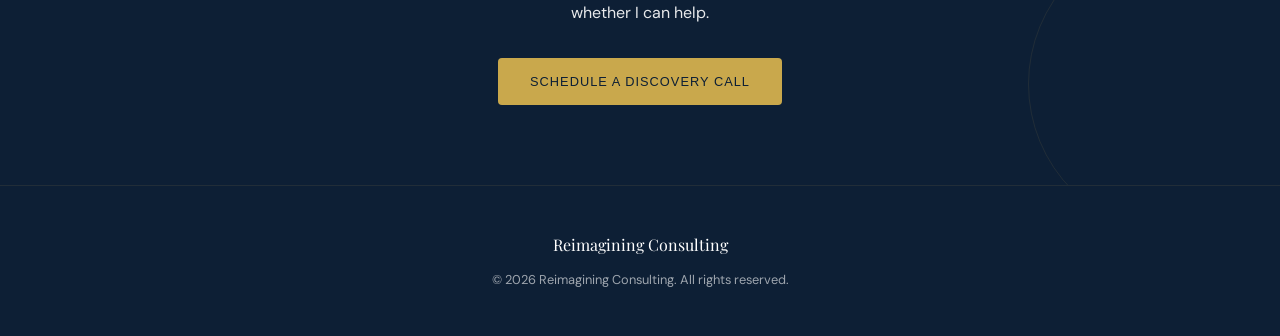
==== commit ccb60121: "Add files via upload" ====
--- a/index.html
+++ b/index.html
@@ -4,11 +4,7 @@
   <meta charset="UTF-8">
   <meta name="viewport" content="width=device-width, initial-scale=1.0">
   <title>About — Reimagining Consulting</title>
-
-  <!-- Fonts -->
   <link href="https://fonts.googleapis.com/css2?family=Playfair+Display:ital,wght@0,400;0,600;1,400&family=DM+Sans:wght@300;400;500&display=swap" rel="stylesheet">
-
-  <!-- Styles -->
   <link rel="stylesheet" href="style.css">
 </head>
 <body>
@@ -17,100 +13,115 @@
 <nav>
   <div class="nav-logo">Reimagining Consulting</div>
   <ul class="nav-links">
-    <li><a href="index.html">Services</a></li>
-    <li><a href="about.html" class="active">About</a></li>
-    <li><a href="#">Case Studies</a></li>
-    <li><a href="#">Insights</a></li>
+    <li><a href="#expertise">Expertise</a></li>
+    <li><a href="#industries">Industries</a></li>
+    <li><a href="#approach">Approach</a></li>
   </ul>
-  <button class="nav-toggle" aria-label="Toggle navigation" aria-expanded="false">
-    <span></span>
-    <span></span>
-    <span></span>
-  </button>
-  <a href="#contact" class="nav-cta">Schedule a Call</a>
+  <button onclick="showPopup('email')" class="nav-cta" style="cursor:pointer;background:none;">Contact</button>
 </nav>
 
 <!-- HERO -->
-<div class="hero" id="hero">
+<section class="hero">
   <div class="hero-left">
-    <p class="hero-eyebrow fade-in">Founder &amp; Principal Consultant</p>
-    <h1 class="hero-name fade-in delay-1">Wei-Jing Lei</h1>
-    <p class="hero-title fade-in delay-2">25 Years. Fortune 50. Now Working for You.</p>
-    <div class="hero-divider fade-in delay-3"></div>
-    <p class="hero-tagline fade-in delay-4">Enterprise-grade project management and analytics — scaled for the businesses that need it most.</p>
+    <div class="hero-eyebrow">For Growing Companies</div>
+    <h1 class="hero-name">Reimagining Consulting</h1>
+    <p class="hero-title">Operations. Analytics. Accountability.</p>
   </div>
   <div class="hero-right">
-    <div class="stat-grid fade-in delay-1">
-      <div class="stat-item">
-        <div class="stat-num">25<span>+</span></div>
-        <div class="stat-label">Years of enterprise experience</div>
-      </div>
-      <div class="stat-item">
-        <div class="stat-num">F<span>50</span></div>
-        <div class="stat-label">Fortune 50 companies served</div>
-      </div>
-      <div class="stat-item">
-        <div class="stat-num">2</div>
-        <div class="stat-label">Focused industry verticals</div>
-      </div>
-      <div class="stat-item">
-        <div class="stat-num">$<span>0</span></div>
-        <div class="stat-label">Big-firm overhead passed to you</div>
-      </div>
-    </div>
-    <p class="hero-intro fade-in delay-2">
-      I built my career solving <strong>complex operational problems</strong> inside some of the largest companies in the world. Now I bring those same frameworks — without the enterprise price tag — to <strong>financial services and utility firms</strong> ready to run at a higher level.
+    <p class="hero-bio">
+      I work with <strong>small and mid-size businesses</strong> that have outgrown their informal systems. You've built something real, but execution is breaking down. Your owner is a bottleneck. Your numbers aren't clear. Your growth has stalled or is unsustainable.
     </p>
-  </div>
-</div>
-
-<!-- STORY -->
-<section class="story" id="story">
-  <div class="story-col">
-    <span class="section-label">Background</span>
-    <h2 class="section-heading">Built inside the machine. Now working outside of it.</h2>
-    <p class="body-text">
-      For 25 years, I led <strong>project management and business analytics initiatives</strong> at Fortune 50 organizations — the kind of environments where execution discipline, data integrity, and operational rigor aren't optional. They're survival.
+    <p class="hero-bio">
+      I fix the operational and strategic problems that keep growing companies from becoming great ones.
     </p>
-    <p class="body-text">
-      I managed programs with nine-figure budgets, built analytics infrastructures from the ground up, and guided organizations through the kind of complex transformations that most companies attempt once and never fully recover from.
-    </p>
-    <p class="body-text">
-      What I noticed, year after year, was that smaller companies — particularly in <strong>financial services and utilities</strong> — were fighting the same battles with a fraction of the resources. Smart leadership teams. Real ambition. But without the operational infrastructure to execute at the level they were capable of.
-    </p>
-  </div>
-  <div class="story-divider"></div>
-  <div class="story-col">
-    <span class="section-label">The why</span>
-    <h2 class="section-heading">The gap no big firm wants to fill.</h2>
-    <p class="body-text">
-      Large consulting firms don't want your business if you're a $200M credit union or a regional utility with 50,000 customers. You're too small for their model. Too complex for a generalist freelancer. And too important to your community to settle for mediocre execution.
-    </p>
-    <p class="body-text">
-      <strong>That's exactly where I work.</strong> Reimagining Consulting exists to give growing financial services firms and regional utilities access to the same caliber of project management and analytics thinking that Fortune 50 organizations have taken for granted for decades.
-    </p>
-    <p class="body-text">
-      No junior associates doing the work. No bloated methodologies. Just direct, senior-level engagement — and a genuine commitment to results you can measure.
-    </p>
+  </div>
+</section>
+
+<!-- PROBLEMS TO SOLVE -->
+<section class="problems-section">
+  <div class="problems-header">
+    <span class="section-label">What Companies Need</span>
+    <h2>The problems you need to solve to grow</h2>
+    <p>Growing companies face predictable challenges. These aren't unique to you — they're the cost of scaling. But most owners tackle them alone, without a framework or peers who understand the real constraints.</p>
+  </div>
+
+  <div class="problems-grid">
+    <div class="problem-card">
+      <div class="problem-icon">💸</div>
+      <h3 class="problem-title">Financial Clarity</h3>
+      <p class="problem-description">You're making decisions on gut and lagging data. The real need: knowing where money goes, why it goes there, and predicting shortfalls before they threaten survival.</p>
+    </div>
+
+    <div class="problem-card">
+      <div class="problem-icon">📊</div>
+      <h3 class="problem-title">Predictable Growth</h3>
+      <p class="problem-description">Customer acquisition feels random. One slow month threatens everything. The problem isn't "we need more marketing" — it's that you have no repeatable system to bring in customers consistently.</p>
+    </div>
+
+    <div class="problem-card">
+      <div class="problem-icon">⏰</div>
+      <h3 class="problem-title">Owner's Time</h3>
+      <p class="problem-description">You're doing everything: sales, operations, HR, finance. The business can't grow faster than your bandwidth. You need systems and people that let the business run without you in every decision.</p>
+    </div>
+
+    <div class="problem-card">
+      <div class="problem-icon">⚙️</div>
+      <h3 class="problem-title">Scalable Processes</h3>
+      <p class="problem-description">What worked at 5 people breaks at 20. Informal systems create chaos — things fall through cracks, quality becomes inconsistent, everyone firefights constantly.</p>
+    </div>
+
+    <div class="problem-card">
+      <div class="problem-icon">🔗</div>
+      <h3 class="problem-title">Technology Integration</h3>
+      <p class="problem-description">You're stitched together with 10–20 disconnected tools. The real cost isn't software fees — it's time switching systems and decisions made on bad data.</p>
+    </div>
+
+    <div class="problem-card">
+      <div class="problem-icon">👥</div>
+      <h3 class="problem-title">People Problems</h3>
+      <p class="problem-description">Hiring, managing, developing, and keeping talented people is relentless. High turnover. Disengagement. Key people burning out with no succession plan in place.</p>
+    </div>
+
+    <div class="problem-card">
+      <div class="problem-icon">🧭</div>
+      <h3 class="problem-title">Strategic Direction</h3>
+      <p class="problem-description">With limited resources, every bet matters enormously. The problem isn't lack of ideas — it's prioritization. You need clarity on what to double down on and what to kill.</p>
+    </div>
+
+    <div class="problem-card">
+      <div class="problem-icon">🧠</div>
+      <h3 class="problem-title">Decision Confidence</h3>
+      <p class="problem-description">High-stakes decisions daily with incomplete information. No board to consult. Real personal financial risk. You need trusted frameworks and peers, not isolation.</p>
+    </div>
+  </div>
+
+  <div style="max-width: 1200px; margin: 4rem auto 0; position: relative; z-index: 1;">
+    <div class="root-cause">
+      <div class="root-cause-title">The Three Root Causes</div>
+      <ul class="root-cause-list">
+        <li><strong>No systems</strong> — everything depends on people (usually you) instead of documented processes</li>
+        <li><strong>No visibility</strong> — decisions made without reliable data on finances, customers, or team performance</li>
+        <li><strong>No bandwidth</strong> — you're too deep in day-to-day work to think strategically about the business itself</li>
+      </ul>
+    </div>
   </div>
 </section>
 
 <!-- EXPERTISE -->
 <section class="expertise" id="expertise">
-  <span class="section-label">What I bring</span>
-  <h2 class="section-heading">Three disciplines. One firm. Zero fluff.</h2>
-  <p class="expertise-intro">Every engagement draws on deep expertise built over 25 years — not a generalist toolkit assembled last year.</p>
+  <div>
+    <span class="section-label">What I Deliver</span>
+    <h2 class="section-heading">Three core areas of focus</h2>
+    <p class="body-text">I work at the intersection of operations, analytics, and leadership — the three levers that actually move the needle for growing companies.</p>
+  </div>
+
   <div class="expertise-grid">
     <div class="expertise-item">
       <div class="exp-icon"></div>
-      <h3 class="exp-title">Project Management</h3>
-      <p class="exp-body">From system migrations to regulatory initiatives, I lead projects with the rigor of enterprise PMOs — clear governance, proactive risk management, and accountability structures that actually hold.</p>
-    </div>
-    <div class="expertise-item">
-      <div class="exp-icon"></div>
-      <h3 class="exp-title">Business Analytics</h3>
-      <p class="exp-body">I build analytics frameworks that turn your operational data into decisions — not dashboards that look impressive but collect dust. KPIs, reporting infrastructure, and the insight layer your leadership team needs.</p>
-    </div>
+      <h3 class="exp-title">Financial Infrastructure</h3>
+      <p class="exp-body">I build analytics frameworks that turn your operational data into decisions — not dashboards that collect dust. KPIs, reporting infrastructure, and the insight layer your leadership team needs.</p>
+    </div>
+
     <div class="expertise-item">
       <div class="exp-icon"></div>
       <h3 class="exp-title">Operational Improvement</h3>
@@ -122,7 +133,7 @@
 <!-- INDUSTRIES -->
 <section class="industries" id="industries">
   <span class="section-label">Sectors</span>
-  <h2 class="section-heading">Depth over breadth. Two industries, done right.</h2>
+  <h2 class="section-heading" style="color: var(--navy);">Depth over breadth. Two industries, done right.</h2>
   <div class="industries-grid">
     <div class="industry-card">
       <span class="industry-tag">Financial Services</span>
@@ -136,6 +147,7 @@
         <li>Fractional COO for scaling firms</li>
       </ul>
     </div>
+
     <div class="industry-card">
       <span class="industry-tag">Utilities</span>
       <h3 class="industry-name">Regional Utilities, Co-ops &amp; Infrastructure Firms</h3>
@@ -154,10 +166,11 @@
 <!-- APPROACH -->
 <section class="approach" id="approach">
   <div>
-    <span class="section-label">How I work</span>
+    <span class="section-label">How I Work</span>
     <h2 class="section-heading">A diagnostic-first model built for trust.</h2>
     <p class="body-text">Every engagement starts with understanding — not selling. I don't propose solutions before I understand the problem.</p>
   </div>
+
   <div class="approach-steps">
     <div class="step">
       <div class="step-num">01</div>
@@ -166,6 +179,7 @@
         <div class="step-body">A candid 30-minute conversation about where you are, where you're trying to go, and where execution is breaking down. No pitch deck.</div>
       </div>
     </div>
+
     <div class="step">
       <div class="step-num">02</div>
       <div class="step-content">
@@ -173,6 +187,7 @@
         <div class="step-body">A structured assessment of your project management, analytics, and operations. Deliverable: a prioritized action plan with clear ROI tied to each recommendation.</div>
       </div>
     </div>
+
     <div class="step">
       <div class="step-num">03</div>
       <div class="step-content">
@@ -180,6 +195,7 @@
         <div class="step-body">We scope an engagement that fits your priorities — project-based, ongoing retainer, or fractional COO. No bloated contracts. No junior staff.</div>
       </div>
     </div>
+
     <div class="step">
       <div class="step-num">04</div>
       <div class="step-content">
@@ -191,23 +207,42 @@
 </section>
 
 <!-- CTA -->
-<section class="cta-section" id="contact">
+<section class="cta-section">
   <div class="cta-inner">
     <span class="section-label">Work together</span>
     <h2 class="cta-heading">Ready to run your business like a Fortune 50?</h2>
     <p class="cta-body">Let's start with a conversation. Tell me what you're working on — and I'll tell you honestly whether I can help.</p>
-    <a href="mailto:hello@reimaginingconsulting.com" class="cta-btn">Schedule a Discovery Call</a>
+    <button onclick="showPopup('phone')" class="cta-btn" style="cursor:pointer;border:none;">Schedule a Discovery Call</button>
   </div>
 </section>
 
 <!-- FOOTER -->
 <footer>
   <div class="footer-logo">Reimagining Consulting</div>
-  <div class="footer-copy">&copy; <span id="footer-year"></span> Reimagining Consulting. All rights reserved.</div>
+  <div class="footer-copy">&copy; 2026 Reimagining Consulting. All rights reserved.</div>
 </footer>
 
-<!-- Script -->
+<!-- POPUPS -->
+<div id="popup-email" class="popup-overlay" onclick="closeIfOverlay(event, 'email')">
+  <div class="popup-box">
+    <button class="popup-close" onclick="hidePopup('email')">✕</button>
+    <div class="popup-icon">✉️</div>
+    <div class="popup-label">Email Us</div>
+    <div class="popup-value">info@reimaginingconsulting.com</div>
+    <a href="mailto:info@reimaginingconsulting.com" class="popup-action">Open Email</a>
+  </div>
+</div>
+
+<div id="popup-phone" class="popup-overlay" onclick="closeIfOverlay(event, 'phone')">
+  <div class="popup-box">
+    <button class="popup-close" onclick="hidePopup('phone')">✕</button>
+    <div class="popup-icon">📞</div>
+    <div class="popup-label">Call or Text</div>
+    <div class="popup-value">267-293-9628</div>
+    <a href="tel:+12672939628" class="popup-action">Call Now</a>
+  </div>
+</div>
+
 <script src="script.js"></script>
-
 </body>
 </html>
--- a/style.css
+++ b/style.css
@@ -1,30 +1,17 @@
-/* ============================================================
-   Reimagining Consulting — style.css
-   Fonts: Playfair Display (serif) + DM Sans (sans)
-   Loaded via Google Fonts in index.html
-   ============================================================ */
-
-/* ── TOKENS ─────────────────────────────────────────────── */
 :root {
-  --navy:       #0d1f35;
-  --navy-mid:   #1a3352;
-  --gold:       #c9a84c;
+  --navy: #0d1f35;
+  --navy-mid: #1a3352;
+  --gold: #c9a84c;
   --gold-light: #e8c97a;
-  --cream:      #f7f4ef;
+  --cream: #f7f4ef;
   --cream-dark: #ede8e0;
-  --text:       #1a1a1a;
-  --muted:      #5a6272;
-  --white:      #ffffff;
-}
-
-/* ── RESET ───────────────────────────────────────────────── */
-*, *::before, *::after {
-  box-sizing: border-box;
-  margin: 0;
-  padding: 0;
-}
-
-/* ── BASE ────────────────────────────────────────────────── */
+  --text: #1a1a1a;
+  --muted: #5a6272;
+  --white: #ffffff;
+}
+
+* { box-sizing: border-box; margin: 0; padding: 0; }
+
 body {
   font-family: 'DM Sans', sans-serif;
   background: var(--cream);
@@ -32,133 +19,68 @@
   overflow-x: hidden;
 }
 
-/* ── NAV ─────────────────────────────────────────────────── */
+/* NAV */
 nav {
-  position: fixed;
-  top: 0; left: 0; right: 0;
-  z-index: 100;
-  display: flex;
-  justify-content: space-between;
-  align-items: center;
+  position: fixed; top: 0; left: 0; right: 0; z-index: 100;
+  display: flex; justify-content: space-between; align-items: center;
   padding: 1.25rem 3rem;
-  background: rgba(247, 244, 239, 0.92);
+  background: rgba(247,244,239,0.92);
   backdrop-filter: blur(12px);
-  -webkit-backdrop-filter: blur(12px);
-  border-bottom: 1px solid rgba(201, 168, 76, 0.2);
-  transition: padding 0.3s ease, box-shadow 0.3s ease;
-}
-
+  border-bottom: 1px solid rgba(201,168,76,0.2);
+}
 .nav-logo {
   font-family: 'Playfair Display', serif;
   font-size: 1.2rem;
   color: var(--navy);
   letter-spacing: 0.02em;
 }
-
-.nav-links {
-  display: flex;
-  gap: 2rem;
-  list-style: none;
-}
-
+.nav-links { display: flex; gap: 2rem; list-style: none; }
 .nav-links a {
-  font-size: 0.85rem;
-  font-weight: 500;
-  letter-spacing: 0.08em;
-  text-transform: uppercase;
-  color: var(--muted);
-  text-decoration: none;
+  font-size: 0.85rem; font-weight: 500; letter-spacing: 0.08em;
+  text-transform: uppercase; color: var(--muted); text-decoration: none;
   transition: color 0.2s;
 }
-
-.nav-links a:hover,
-.nav-links a.active {
-  color: var(--navy);
-}
-
+.nav-links a:hover, .nav-links a.active { color: var(--navy); }
 .nav-cta {
-  font-size: 0.82rem;
-  font-weight: 500;
-  letter-spacing: 0.08em;
-  text-transform: uppercase;
-  padding: 0.6rem 1.4rem;
-  border: 1px solid var(--gold);
-  color: var(--navy);
-  text-decoration: none;
-  transition: background 0.2s, color 0.2s;
-}
-
-.nav-cta:hover {
-  background: var(--gold);
-  color: var(--white);
-}
-
-/* Hamburger — hidden on desktop */
-.nav-toggle {
-  display: none;
-  flex-direction: column;
-  gap: 5px;
-  cursor: pointer;
-  background: none;
-  border: none;
-  padding: 4px;
-}
-
-.nav-toggle span {
-  display: block;
-  width: 24px;
-  height: 2px;
-  background: var(--navy);
-  transition: transform 0.25s, opacity 0.25s;
-}
-
-/* ── HERO ────────────────────────────────────────────────── */
+  font-size: 0.82rem; font-weight: 500; letter-spacing: 0.08em;
+  text-transform: uppercase; padding: 0.6rem 1.4rem;
+  border: 1px solid var(--gold); color: var(--navy);
+  text-decoration: none; transition: all 0.2s;
+}
+.nav-cta:hover { background: var(--gold); color: var(--white); }
+
+/* HERO */
 .hero {
   min-height: 100vh;
   display: grid;
   grid-template-columns: 1fr 1fr;
   padding-top: 80px;
 }
-
 .hero-left {
   background: var(--navy);
   padding: 6rem 4rem 6rem 5rem;
-  display: flex;
-  flex-direction: column;
-  justify-content: center;
-  position: relative;
-  overflow: hidden;
-}
-
+  display: flex; flex-direction: column; justify-content: center;
+  position: relative; overflow: hidden;
+}
 .hero-left::before {
   content: '';
-  position: absolute;
-  top: -80px; right: -80px;
+  position: absolute; top: -80px; right: -80px;
   width: 320px; height: 320px;
-  border: 1px solid rgba(201, 168, 76, 0.15);
+  border: 1px solid rgba(201,168,76,0.15);
   border-radius: 50%;
-  pointer-events: none;
-}
-
+}
 .hero-left::after {
   content: '';
-  position: absolute;
-  bottom: 60px; left: -60px;
+  position: absolute; bottom: 60px; left: -60px;
   width: 200px; height: 200px;
-  border: 1px solid rgba(201, 168, 76, 0.1);
+  border: 1px solid rgba(201,168,76,0.1);
   border-radius: 50%;
-  pointer-events: none;
-}
-
+}
 .hero-eyebrow {
-  font-size: 0.75rem;
-  font-weight: 500;
-  letter-spacing: 0.2em;
-  text-transform: uppercase;
-  color: var(--gold);
-  margin-bottom: 1.5rem;
-}
-
+  font-size: 0.75rem; font-weight: 500; letter-spacing: 0.2em;
+  text-transform: uppercase; color: var(--gold);
+  margin-bottom: 1.5rem;
+}
 .hero-name {
   font-family: 'Playfair Display', serif;
   font-size: clamp(2.8rem, 5vw, 4rem);
@@ -166,514 +88,478 @@
   line-height: 1.1;
   margin-bottom: 0.5rem;
 }
-
 .hero-title {
   font-family: 'Playfair Display', serif;
-  font-size: clamp(1rem, 2vw, 1.3rem);
+  font-size: clamp(1.2rem, 2vw, 1.6rem);
+  font-weight: 400;
+  font-style: italic;
   color: var(--gold-light);
-  font-style: italic;
-  margin-bottom: 2.5rem;
-  line-height: 1.5;
-}
-
-.hero-divider {
-  width: 48px;
-  height: 2px;
-  background: var(--gold);
+  line-height: 1.4;
   margin-bottom: 2rem;
 }
-
-.hero-tagline {
-  font-size: 1rem;
-  font-weight: 300;
-  line-height: 1.8;
-  color: rgba(255, 255, 255, 0.75);
-  max-width: 380px;
-}
-
 .hero-right {
-  background: var(--cream-dark);
-  padding: 6rem 5rem 6rem 4rem;
-  display: flex;
-  flex-direction: column;
-  justify-content: center;
-}
-
-/* ── STAT GRID ───────────────────────────────────────────── */
-.stat-grid {
-  display: grid;
-  grid-template-columns: 1fr 1fr;
-  gap: 2px;
-  margin-bottom: 3rem;
-}
-
-.stat-item {
-  background: var(--white);
-  padding: 2rem 1.5rem;
-}
-
-.stat-num {
-  font-family: 'Playfair Display', serif;
-  font-size: 2.8rem;
-  font-weight: 600;
-  color: var(--navy);
-  line-height: 1;
-  margin-bottom: 0.5rem;
-}
-
-.stat-num span {
-  font-size: 1.6rem;
-  color: var(--gold);
-}
-
-.stat-label {
-  font-size: 0.8rem;
+  background: linear-gradient(135deg, var(--cream) 0%, var(--cream-dark) 100%);
+  padding: 6rem 5rem;
+  display: flex; flex-direction: column; justify-content: center;
+  position: relative;
+}
+.hero-bio {
+  font-size: 1.1rem;
+  line-height: 1.7;
+  color: var(--text);
+  margin-bottom: 2rem;
+}
+.hero-bio strong { color: var(--navy); font-weight: 500; }
+
+/* PROBLEMS SECTION */
+.problems-section {
+  background: var(--navy);
+  color: var(--white);
+  padding: 5rem 3rem;
+  position: relative;
+  overflow: hidden;
+}
+
+.problems-section::before {
+  content: '';
+  position: absolute;
+  top: -100px; right: -100px;
+  width: 400px; height: 400px;
+  border: 1px solid rgba(201,168,76,0.08);
+  border-radius: 50%;
+  pointer-events: none;
+}
+
+.problems-header {
+  max-width: 1200px;
+  margin: 0 auto 4rem;
+  text-align: center;
+  position: relative;
+  z-index: 1;
+}
+
+.section-label {
+  font-size: 0.7rem;
   font-weight: 500;
-  letter-spacing: 0.06em;
-  text-transform: uppercase;
-  color: var(--muted);
-  line-height: 1.4;
-}
-
-.hero-intro {
-  font-size: 1rem;
-  line-height: 1.85;
-  color: var(--muted);
-  font-weight: 300;
-}
-
-.hero-intro strong {
-  color: var(--navy);
-  font-weight: 500;
-}
-
-/* ── SECTION BASE ────────────────────────────────────────── */
-section {
-  padding: 6rem 5rem;
-}
-
-.section-label {
-  display: block;
-  font-size: 0.72rem;
-  font-weight: 500;
-  letter-spacing: 0.22em;
+  letter-spacing: 0.3em;
   text-transform: uppercase;
   color: var(--gold);
-  margin-bottom: 1.5rem;
-}
-
-.section-heading {
-  font-family: 'Playfair Display', serif;
-  font-size: clamp(1.8rem, 3vw, 2.4rem);
-  color: var(--navy);
-  line-height: 1.2;
-  margin-bottom: 1.5rem;
-}
-
-.body-text {
-  font-size: 0.97rem;
-  line-height: 1.9;
-  color: var(--muted);
-  font-weight: 300;
-}
-
-.body-text + .body-text {
-  margin-top: 1.2rem;
-}
-
-.body-text strong {
-  color: var(--navy);
-  font-weight: 500;
-}
-
-/* ── STORY ───────────────────────────────────────────────── */
-.story {
-  background: var(--white);
+  display: inline-block;
+  margin-bottom: 1rem;
+}
+
+.problems-header h2 {
+  font-family: 'Playfair Display', serif;
+  font-size: clamp(2rem, 4vw, 2.8rem);
+  line-height: 1.3;
+  margin-bottom: 1.5rem;
+}
+
+.problems-header p {
+  font-size: 1rem;
+  color: rgba(255,255,255,0.9);
+  max-width: 600px;
+  margin: 0 auto;
+}
+
+.problems-grid {
+  max-width: 1200px;
+  margin: 0 auto;
   display: grid;
-  grid-template-columns: 1fr 2px 1fr;
-  gap: 0;
-}
-
-.story-col {
-  padding: 0 4rem;
-}
-
-.story-col:first-child { padding-left: 0; }
-.story-col:last-child  { padding-right: 0; }
-
-.story-divider {
-  background: var(--cream-dark);
-}
-
-/* ── EXPERTISE ───────────────────────────────────────────── */
-.expertise {
-  background: var(--navy);
-}
-
-.expertise .section-heading {
-  color: var(--white);
-}
-
-.expertise-intro {
-  font-size: 1rem;
-  line-height: 1.8;
-  color: rgba(255, 255, 255, 0.6);
-  font-weight: 300;
-  max-width: 560px;
-  margin-bottom: 4rem;
-}
-
-.expertise-grid {
-  display: grid;
-  grid-template-columns: repeat(3, 1fr);
-  gap: 2px;
-}
-
-.expertise-item {
-  background: rgba(255, 255, 255, 0.04);
-  border: 1px solid rgba(201, 168, 76, 0.12);
-  padding: 2.5rem 2rem;
-  transition: background 0.25s;
-}
-
-.expertise-item:hover {
-  background: rgba(201, 168, 76, 0.06);
-}
-
-.exp-icon {
-  width: 36px;
-  height: 2px;
-  background: var(--gold);
-  margin-bottom: 1.5rem;
-}
-
-.exp-title {
-  font-family: 'Playfair Display', serif;
-  font-size: 1.2rem;
-  color: var(--white);
-  margin-bottom: 1rem;
-  line-height: 1.3;
-}
-
-.exp-body {
-  font-size: 0.88rem;
-  line-height: 1.8;
-  color: rgba(255, 255, 255, 0.55);
-  font-weight: 300;
-}
-
-/* ── INDUSTRIES ──────────────────────────────────────────── */
-.industries {
-  background: var(--cream);
-}
-
-.industries-grid {
-  display: grid;
-  grid-template-columns: 1fr 1fr;
-  gap: 2px;
-  margin-top: 3rem;
-}
-
-.industry-card {
-  padding: 3rem;
-  background: var(--white);
-  border-left: 3px solid transparent;
-  transition: border-color 0.25s;
-}
-
-.industry-card:hover {
-  border-left-color: var(--gold);
-}
-
-.industry-tag {
+  grid-template-columns: repeat(auto-fit, minmax(280px, 1fr));
+  gap: 2rem;
+  position: relative;
+  z-index: 1;
+}
+
+.problem-card {
+  background: rgba(255,255,255,0.05);
+  border: 1px solid rgba(201,168,76,0.2);
+  border-radius: 8px;
+  padding: 2rem;
+  transition: all 0.3s ease;
+  backdrop-filter: blur(10px);
+}
+
+.problem-card:hover {
+  background: rgba(255,255,255,0.08);
+  border-color: rgba(201,168,76,0.4);
+  transform: translateY(-4px);
+}
+
+.problem-icon {
+  font-size: 1.8rem;
+  margin-bottom: 1rem;
   display: inline-block;
-  font-size: 0.72rem;
-  font-weight: 500;
-  letter-spacing: 0.15em;
-  text-transform: uppercase;
-  color: var(--gold);
-  margin-bottom: 1rem;
-}
-
-.industry-name {
-  font-family: 'Playfair Display', serif;
-  font-size: 1.6rem;
-  color: var(--navy);
-  margin-bottom: 1rem;
-  line-height: 1.2;
-}
-
-.industry-body {
-  font-size: 0.9rem;
-  line-height: 1.85;
-  color: var(--muted);
-  font-weight: 300;
-  margin-bottom: 1.5rem;
-}
-
-.industry-list {
-  list-style: none;
-}
-
-.industry-list li {
-  font-size: 0.85rem;
-  color: var(--muted);
-  padding: 0.45rem 0;
-  border-bottom: 1px solid var(--cream-dark);
-  display: flex;
-  align-items: center;
-  gap: 0.75rem;
-}
-
-.industry-list li:last-child {
-  border-bottom: none;
-}
-
-.industry-list li::before {
-  content: '';
-  width: 16px;
-  height: 1px;
-  background: var(--gold);
-  flex-shrink: 0;
-}
-
-/* ── APPROACH ────────────────────────────────────────────── */
-.approach {
-  background: var(--cream-dark);
-  display: grid;
-  grid-template-columns: 1fr 1fr;
-  gap: 6rem;
-  align-items: center;
-}
-
-.approach-steps {
-  display: flex;
-  flex-direction: column;
-}
-
-.step {
-  display: flex;
-  gap: 2rem;
-  padding: 2rem 0;
-  border-bottom: 1px solid rgba(0, 0, 0, 0.08);
-}
-
-.step:last-child {
-  border-bottom: none;
-}
-
-.step-num {
-  font-family: 'Playfair Display', serif;
-  font-size: 2.5rem;
-  color: var(--gold);
-  opacity: 0.4;
-  line-height: 1;
-  flex-shrink: 0;
-  width: 48px;
-}
-
-.step-title {
+}
+
+.problem-title {
+  font-family: 'Playfair Display', serif;
+  font-size: 1.3rem;
+  margin-bottom: 0.8rem;
+  color: var(--gold-light);
+}
+
+.problem-description {
   font-size: 0.95rem;
-  font-weight: 500;
-  color: var(--navy);
-  margin-bottom: 0.4rem;
-}
-
-.step-body {
-  font-size: 0.88rem;
-  line-height: 1.8;
-  color: var(--muted);
-  font-weight: 300;
-}
-
-/* ── CTA ─────────────────────────────────────────────────── */
-.cta-section {
-  background: var(--navy);
-  text-align: center;
-  padding: 7rem 5rem;
-  position: relative;
-  overflow: hidden;
-}
-
-.cta-section::before {
-  content: '';
-  position: absolute;
-  top: 50%; left: 50%;
-  transform: translate(-50%, -50%);
-  width: 600px; height: 600px;
-  border: 1px solid rgba(201, 168, 76, 0.08);
-  border-radius: 50%;
-  pointer-events: none;
-}
-
-.cta-section::after {
-  content: '';
-  position: absolute;
-  top: 50%; left: 50%;
-  transform: translate(-50%, -50%);
-  width: 400px; height: 400px;
-  border: 1px solid rgba(201, 168, 76, 0.12);
-  border-radius: 50%;
-  pointer-events: none;
-}
-
-.cta-inner {
-  position: relative;
-  z-index: 1;
-}
-
-.cta-section .section-label {
-  display: block;
-  text-align: center;
-}
-
-.cta-heading {
-  font-family: 'Playfair Display', serif;
-  font-size: clamp(2rem, 4vw, 3rem);
-  color: var(--white);
-  margin: 1rem 0 1.5rem;
-  line-height: 1.2;
-}
-
-.cta-body {
-  font-size: 1rem;
-  color: rgba(255, 255, 255, 0.6);
-  font-weight: 300;
-  max-width: 480px;
-  margin: 0 auto 3rem;
-  line-height: 1.8;
-}
-
-.cta-btn {
-  display: inline-block;
-  padding: 1rem 2.5rem;
-  background: var(--gold);
-  color: var(--navy);
+  line-height: 1.6;
+  color: rgba(255,255,255,0.85);
+}
+
+.root-cause {
+  background: rgba(201,168,76,0.08);
+  border-left: 3px solid var(--gold);
+  padding: 1.5rem;
+  margin-top: 2rem;
+  border-radius: 4px;
+}
+
+.root-cause-title {
   font-size: 0.85rem;
   font-weight: 500;
   letter-spacing: 0.1em;
   text-transform: uppercase;
+  color: var(--gold);
+  margin-bottom: 1rem;
+}
+
+.root-cause-list {
+  list-style: none;
+  padding: 0;
+}
+
+.root-cause-list li {
+  font-size: 0.9rem;
+  line-height: 1.6;
+  color: rgba(255,255,255,0.85);
+  padding: 0.5rem 0;
+  padding-left: 1.5rem;
+  position: relative;
+}
+
+.root-cause-list li::before {
+  content: '→';
+  position: absolute;
+  left: 0;
+  color: var(--gold);
+  font-weight: 500;
+}
+
+/* EXPERTISE SECTION */
+.expertise {
+  background: var(--cream);
+  padding: 5rem 3rem;
+}
+.expertise > div:first-child {
+  max-width: 1200px;
+  margin: 0 auto 4rem;
+  text-align: center;
+}
+.section-heading {
+  font-family: 'Playfair Display', serif;
+  font-size: clamp(2rem, 4vw, 2.8rem);
+  line-height: 1.3;
+  margin-bottom: 1.5rem;
+  color: var(--navy);
+}
+.body-text {
+  font-size: 1rem;
+  color: var(--muted);
+  line-height: 1.7;
+  max-width: 600px;
+  margin: 0 auto;
+}
+.expertise-grid {
+  max-width: 1200px;
+  margin: 0 auto;
+  display: grid;
+  grid-template-columns: repeat(auto-fit, minmax(300px, 1fr));
+  gap: 2.5rem;
+}
+.expertise-item {
+  padding: 2.5rem;
+  background: var(--white);
+  border: 1px solid var(--cream-dark);
+  border-radius: 8px;
+  transition: all 0.3s ease;
+}
+.expertise-item:hover {
+  border-color: var(--gold);
+  box-shadow: 0 8px 24px rgba(0,0,0,0.08);
+}
+.exp-icon {
+  width: 60px;
+  height: 60px;
+  background: linear-gradient(135deg, var(--gold-light), var(--gold));
+  border-radius: 50%;
+  margin-bottom: 1.5rem;
+}
+.exp-title {
+  font-family: 'Playfair Display', serif;
+  font-size: 1.3rem;
+  margin-bottom: 0.8rem;
+  color: var(--navy);
+}
+.exp-body {
+  font-size: 0.95rem;
+  line-height: 1.6;
+  color: var(--muted);
+}
+
+/* INDUSTRIES SECTION */
+.industries {
+  background: linear-gradient(to bottom, var(--cream-dark), var(--cream));
+  padding: 5rem 3rem;
+}
+.industries > span {
+  display: block;
+  text-align: center;
+  margin-bottom: 1rem;
+}
+.industries > h2 {
+  font-family: 'Playfair Display', serif;
+  font-size: clamp(2rem, 4vw, 2.8rem);
+  text-align: center;
+  margin-bottom: 3rem;
+  line-height: 1.3;
+}
+.industries-grid {
+  max-width: 1200px;
+  margin: 0 auto;
+  display: grid;
+  grid-template-columns: repeat(auto-fit, minmax(300px, 1fr));
+  gap: 2rem;
+}
+.industry-card {
+  background: var(--white);
+  padding: 3rem;
+  border-radius: 8px;
+  border: 1px solid var(--cream-dark);
+  transition: all 0.3s ease;
+}
+.industry-card:hover {
+  border-color: var(--gold);
+  box-shadow: 0 12px 32px rgba(0,0,0,0.1);
+}
+.industry-tag {
+  display: inline-block;
+  font-size: 0.7rem;
+  font-weight: 500;
+  letter-spacing: 0.1em;
+  text-transform: uppercase;
+  color: var(--gold);
+  padding: 0.4rem 0.8rem;
+  background: rgba(201,168,76,0.08);
+  border-radius: 20px;
+  margin-bottom: 1.5rem;
+}
+.industry-name {
+  font-family: 'Playfair Display', serif;
+  font-size: 1.4rem;
+  margin-bottom: 1rem;
+  color: var(--navy);
+}
+.industry-body {
+  font-size: 0.95rem;
+  line-height: 1.7;
+  color: var(--muted);
+  margin-bottom: 1.5rem;
+}
+.industry-list {
+  list-style: none;
+  padding: 0;
+}
+.industry-list li {
+  font-size: 0.85rem;
+  line-height: 1.8;
+  color: var(--text);
+  padding-left: 1.5rem;
+  position: relative;
+}
+.industry-list li::before {
+  content: '▸';
+  position: absolute;
+  left: 0;
+  color: var(--gold);
+}
+
+/* APPROACH SECTION */
+.approach {
+  background: var(--white);
+  padding: 5rem 3rem;
+}
+.approach > div:first-child {
+  max-width: 1200px;
+  margin: 0 auto 4rem;
+  text-align: center;
+}
+.approach-steps {
+  max-width: 1200px;
+  margin: 0 auto;
+  display: grid;
+  grid-template-columns: repeat(auto-fit, minmax(240px, 1fr));
+  gap: 2rem;
+}
+.step {
+  display: flex;
+  flex-direction: column;
+}
+.step-num {
+  font-family: 'Playfair Display', serif;
+  font-size: 3rem;
+  font-weight: 600;
+  color: var(--gold);
+  line-height: 1;
+  margin-bottom: 1rem;
+}
+.step-title {
+  font-family: 'Playfair Display', serif;
+  font-size: 1.3rem;
+  color: var(--navy);
+  margin-bottom: 0.8rem;
+}
+.step-body {
+  font-size: 0.9rem;
+  line-height: 1.6;
+  color: var(--muted);
+}
+
+/* CTA SECTION */
+.cta-section {
+  background: var(--navy);
+  padding: 5rem 3rem;
+  position: relative;
+  overflow: hidden;
+}
+.cta-section::before {
+  content: '';
+  position: absolute;
+  bottom: -50px; right: -50px;
+  width: 300px; height: 300px;
+  border: 1px solid rgba(201,168,76,0.1);
+  border-radius: 50%;
+  pointer-events: none;
+}
+.cta-inner {
+  max-width: 700px;
+  margin: 0 auto;
+  text-align: center;
+  position: relative;
+  z-index: 1;
+}
+.cta-heading {
+  font-family: 'Playfair Display', serif;
+  font-size: clamp(2rem, 4vw, 2.8rem);
+  color: var(--white);
+  line-height: 1.3;
+  margin-bottom: 1.5rem;
+}
+.cta-body {
+  font-size: 1rem;
+  color: rgba(255,255,255,0.9);
+  line-height: 1.7;
+  margin-bottom: 2rem;
+}
+.cta-btn {
+  display: inline-block;
+  font-size: 0.8rem;
+  font-weight: 500;
+  letter-spacing: 0.08em;
+  text-transform: uppercase;
+  padding: 1rem 2rem;
+  background: var(--gold);
+  color: var(--navy);
   text-decoration: none;
-  transition: background 0.25s;
-}
-
+  border-radius: 4px;
+  transition: all 0.3s;
+}
 .cta-btn:hover {
   background: var(--gold-light);
-}
-
-/* ── FOOTER ──────────────────────────────────────────────── */
+  transform: translateY(-2px);
+  box-shadow: 0 12px 24px rgba(201,168,76,0.3);
+}
+
+/* FOOTER */
 footer {
-  background: #080f1a;
-  padding: 2rem 5rem;
-  display: flex;
-  justify-content: space-between;
-  align-items: center;
-}
-
+  background: var(--navy);
+  color: var(--white);
+  padding: 3rem;
+  text-align: center;
+  border-top: 1px solid rgba(201,168,76,0.1);
+}
 .footer-logo {
   font-family: 'Playfair Display', serif;
   font-size: 1rem;
-  color: rgba(255, 255, 255, 0.4);
-}
-
+  margin-bottom: 1rem;
+}
 .footer-copy {
-  font-size: 0.78rem;
-  color: rgba(255, 255, 255, 0.25);
-  font-weight: 300;
-}
-
-/* ── ANIMATIONS ──────────────────────────────────────────── */
-.fade-in {
-  opacity: 0;
-  transform: translateY(24px);
-  animation: fadeUp 0.7s ease forwards;
-}
-
-@keyframes fadeUp {
-  to {
-    opacity: 1;
-    transform: translateY(0);
-  }
-}
-
-.delay-1 { animation-delay: 0.15s; }
-.delay-2 { animation-delay: 0.30s; }
-.delay-3 { animation-delay: 0.45s; }
-.delay-4 { animation-delay: 0.60s; }
-
-/* ── RESPONSIVE: TABLET (≤ 900px) ───────────────────────── */
-@media (max-width: 900px) {
-  nav {
-    padding: 1rem 2rem;
-    flex-wrap: wrap;
-  }
-
-  .nav-links {
-    display: none;
-    flex-direction: column;
-    gap: 0;
-    width: 100%;
-    order: 3;
-    padding: 0.5rem 0 1rem;
-  }
-
-  .nav-links.open { display: flex; }
-
-  .nav-links a {
-    padding: 0.7rem 0;
-    border-bottom: 1px solid var(--cream-dark);
-  }
-
-  .nav-links li:last-child a { border-bottom: none; }
-
-  .nav-cta    { display: none; }
-  .nav-toggle { display: flex; }
-
-  .hero {
-    grid-template-columns: 1fr;
-    min-height: auto;
-  }
-
-  .hero-left  { padding: 5rem 2.5rem 4rem; }
-  .hero-right { padding: 4rem 2.5rem 5rem; }
-
-  section { padding: 4rem 2.5rem; }
-
-  .story {
-    grid-template-columns: 1fr;
-  }
-
-  .story-divider { display: none; }
-
-  .story-col { padding: 0; }
-  .story-col + .story-col { margin-top: 3rem; }
-
-  .expertise-grid  { grid-template-columns: 1fr; }
-  .industries-grid { grid-template-columns: 1fr; }
-
-  .approach {
-    grid-template-columns: 1fr;
-    gap: 3rem;
-  }
-
-  .cta-section { padding: 5rem 2.5rem; }
-
-  footer {
-    flex-direction: column;
-    gap: 0.75rem;
-    text-align: center;
-    padding: 2rem;
-  }
-}
-
-/* ── RESPONSIVE: MOBILE (≤ 600px) ───────────────────────── */
-@media (max-width: 600px) {
-  .hero-name   { font-size: 2.4rem; }
-  .stat-num    { font-size: 2.2rem; }
-
-  .industry-card  { padding: 2rem 1.5rem; }
-  .expertise-item { padding: 2rem 1.5rem; }
-
-  .cta-section::before,
-  .cta-section::after { display: none; }
-}
+  font-size: 0.8rem;
+  color: rgba(255,255,255,0.6);
+}
+
+/* POPUP MODAL */
+.popup-overlay {
+  display: none;
+  position: fixed; inset: 0; z-index: 999;
+  background: rgba(13,31,53,0.6);
+  backdrop-filter: blur(4px);
+  align-items: center; justify-content: center;
+}
+.popup-overlay.active { display: flex; }
+.popup-box {
+  background: var(--cream);
+  border: 1px solid rgba(201,168,76,0.35);
+  border-radius: 10px;
+  padding: 2.5rem 3rem;
+  max-width: 420px;
+  width: 90%;
+  text-align: center;
+  position: relative;
+  box-shadow: 0 24px 60px rgba(0,0,0,0.25);
+  animation: popIn 0.2s ease;
+}
+@keyframes popIn {
+  from { transform: scale(0.92); opacity: 0; }
+  to   { transform: scale(1);    opacity: 1; }
+}
+.popup-close {
+  position: absolute; top: 1rem; right: 1.2rem;
+  font-size: 1.3rem; cursor: pointer;
+  color: var(--muted); background: none; border: none;
+  line-height: 1; transition: color 0.2s;
+}
+.popup-close:hover { color: var(--navy); }
+.popup-icon {
+  font-size: 2rem; margin-bottom: 0.75rem;
+}
+.popup-label {
+  font-size: 0.7rem; font-weight: 500; letter-spacing: 0.2em;
+  text-transform: uppercase; color: var(--gold);
+  margin-bottom: 0.5rem;
+}
+.popup-value {
+  font-family: 'Playfair Display', serif;
+  font-size: 1.35rem;
+  color: var(--navy);
+  margin-bottom: 1.25rem;
+  word-break: break-all;
+}
+.popup-action {
+  display: inline-block;
+  font-size: 0.78rem; font-weight: 500; letter-spacing: 0.08em;
+  text-transform: uppercase; padding: 0.65rem 1.6rem;
+  background: var(--gold); color: var(--navy);
+  text-decoration: none; border-radius: 4px;
+  transition: all 0.2s;
+}
+.popup-action:hover { background: var(--gold-light); transform: translateY(-1px); }
+
+/* RESPONSIVE */
+@media (max-width: 768px) {
+  nav { padding: 1rem 1.5rem; flex-direction: column; gap: 1rem; }
+  .nav-links { flex-direction: column; gap: 0.5rem; text-align: center; }
+  .hero { grid-template-columns: 1fr; }
+  .hero-left, .hero-right { padding: 3rem 2rem; }
+  .problems-grid, .expertise-grid, .industries-grid { grid-template-columns: 1fr; }
+  .approach-steps { grid-template-columns: 1fr; }
+}
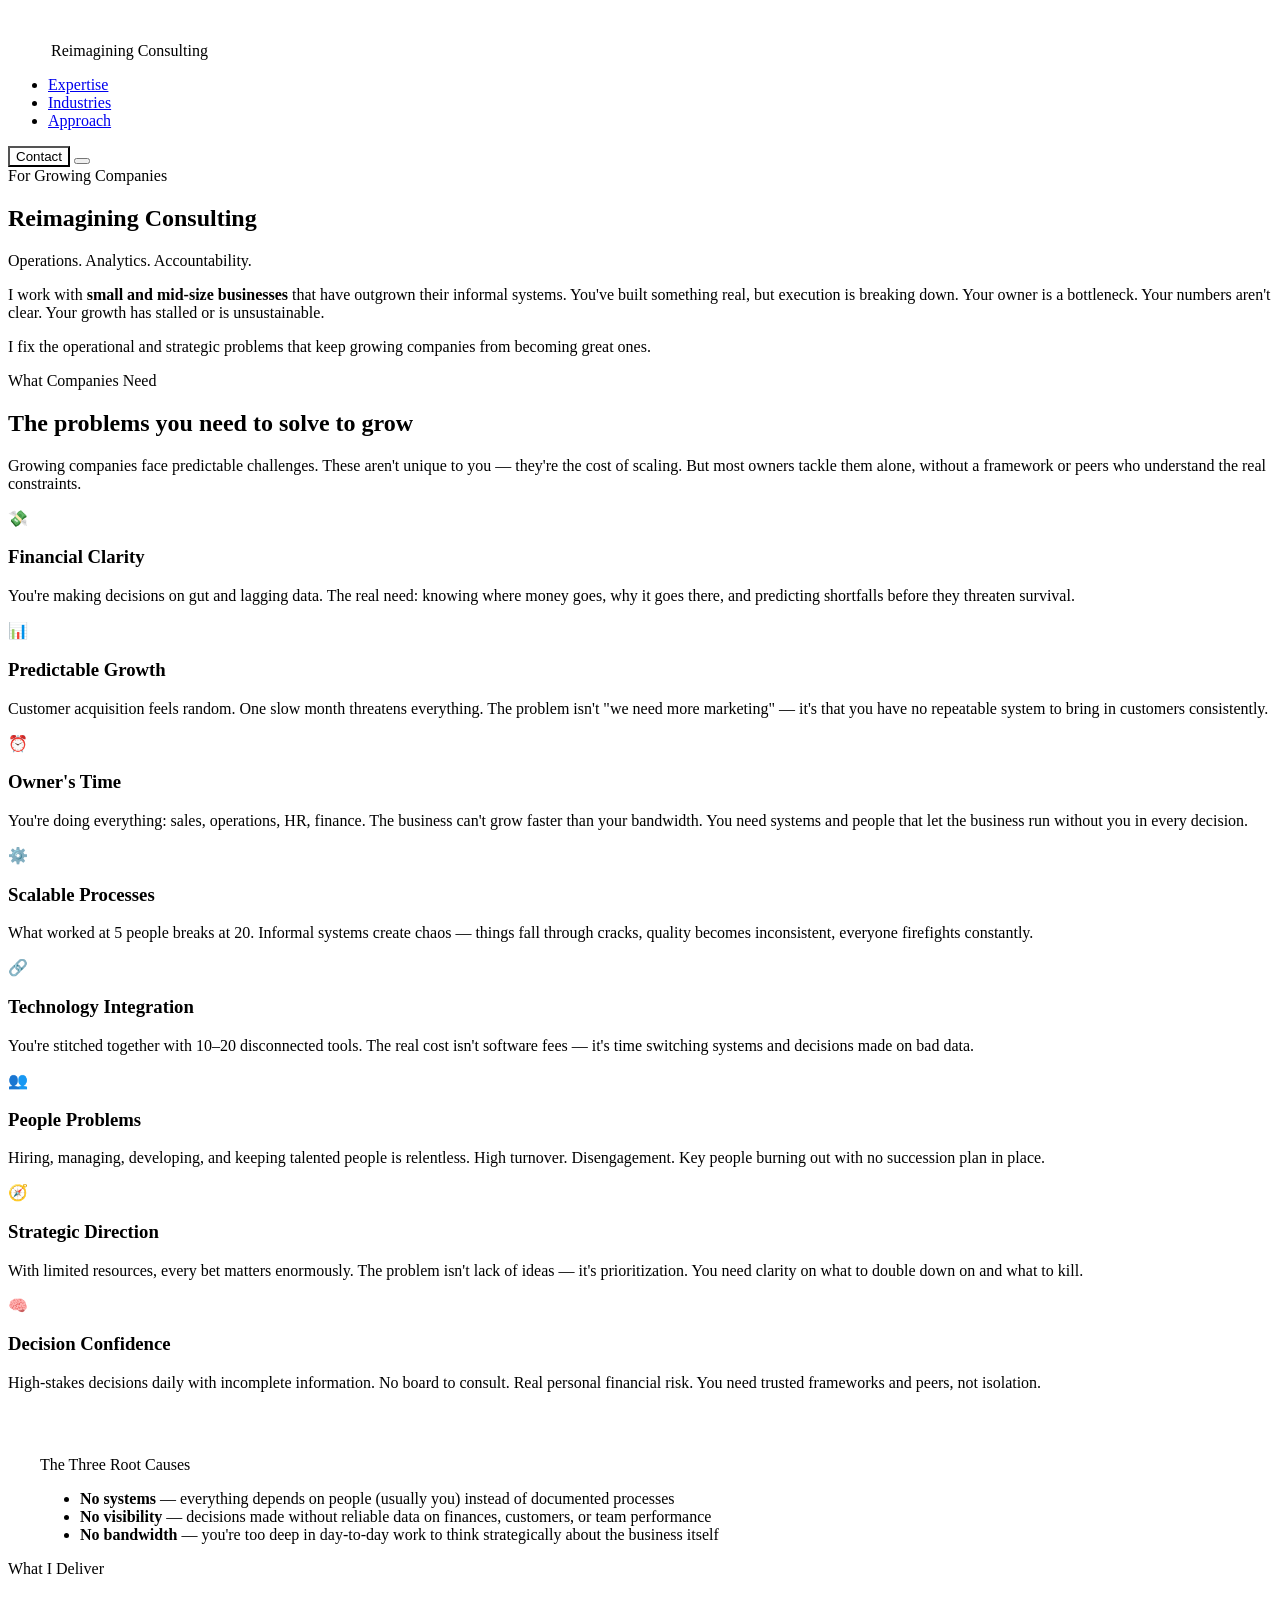
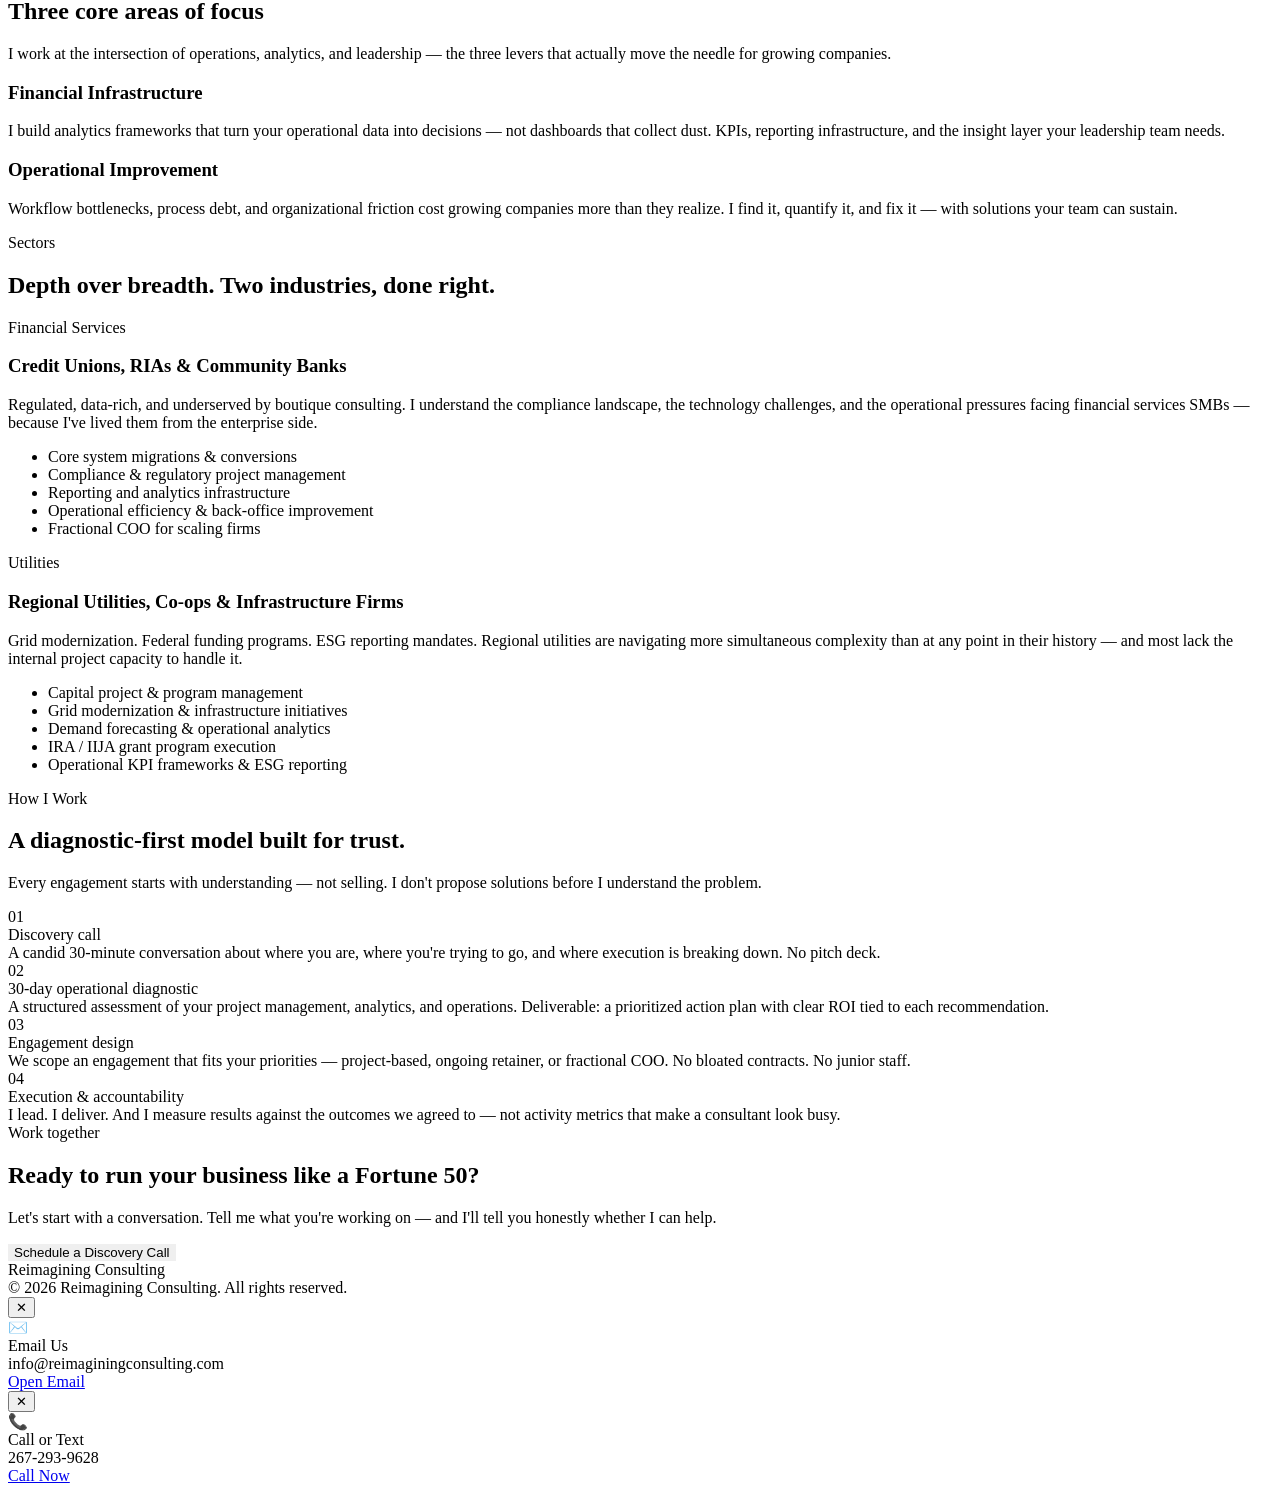
==== commit 7b2fe19e: "Rename index1.html to index.html" ====
--- a/index.html
+++ b/index.html
@@ -1,23 +1,28 @@
 <!DOCTYPE html>
 <html lang="en">
 <head>
-  <meta charset="UTF-8">
-  <meta name="viewport" content="width=device-width, initial-scale=1.0">
-  <title>About — Reimagining Consulting</title>
-  <link href="https://fonts.googleapis.com/css2?family=Playfair+Display:ital,wght@0,400;0,600;1,400&family=DM+Sans:wght@300;400;500&display=swap" rel="stylesheet">
-  <link rel="stylesheet" href="style.css">
+<meta charset="UTF-8">
+<meta name="viewport" content="width=device-width, initial-scale=1, viewport-fit=cover">
+<title>About — Reimaging Consulting</title>
+<link href="https://fonts.googleapis.com/css2?family=Playfair+Display:ital,wght@0,400;0,600;1,400&family=DM+Sans:wght@300;400;500&display=swap" rel="stylesheet">
+<link rel="stylesheet" href="style.css">
 </head>
 <body>
 
 <!-- NAV -->
 <nav>
-  <div class="nav-logo">Reimagining Consulting</div>
-  <ul class="nav-links">
-    <li><a href="#expertise">Expertise</a></li>
-    <li><a href="#industries">Industries</a></li>
-    <li><a href="#approach">Approach</a></li>
-  </ul>
-  <button onclick="showPopup('email')" class="nav-cta" style="cursor:pointer;background:none;">Contact</button>
+  <div class="nav-logo"><img src="[data-uri]" alt="Reimagining Consulting" class="nav-logo-img"> Reimagining Consulting</div>
+  <div class="nav-right">
+    <ul class="nav-links" id="navLinks">
+      <li><a href="#expertise">Expertise</a></li>
+      <li><a href="#industries">Industries</a></li>
+      <li><a href="#approach">Approach</a></li>
+    </ul>
+    <button onclick="showPopup('email')" class="nav-cta" style="cursor:pointer;background:none;">Contact</button>
+    <button class="nav-toggle" id="navToggle" aria-label="Toggle menu" aria-expanded="false" aria-controls="navLinks">
+      <span></span><span></span><span></span>
+    </button>
+  </div>
 </nav>
 
 <!-- HERO -->
@@ -137,27 +142,27 @@
   <div class="industries-grid">
     <div class="industry-card">
       <span class="industry-tag">Financial Services</span>
-      <h3 class="industry-name">Credit Unions, RIAs &amp; Community Banks</h3>
+      <h3 class="industry-name">Credit Unions, RIAs & Community Banks</h3>
       <p class="industry-body">Regulated, data-rich, and underserved by boutique consulting. I understand the compliance landscape, the technology challenges, and the operational pressures facing financial services SMBs — because I've lived them from the enterprise side.</p>
       <ul class="industry-list">
-        <li>Core system migrations &amp; conversions</li>
-        <li>Compliance &amp; regulatory project management</li>
+        <li>Core system migrations & conversions</li>
+        <li>Compliance & regulatory project management</li>
         <li>Reporting and analytics infrastructure</li>
-        <li>Operational efficiency &amp; back-office improvement</li>
+        <li>Operational efficiency & back-office improvement</li>
         <li>Fractional COO for scaling firms</li>
       </ul>
     </div>
 
     <div class="industry-card">
       <span class="industry-tag">Utilities</span>
-      <h3 class="industry-name">Regional Utilities, Co-ops &amp; Infrastructure Firms</h3>
+      <h3 class="industry-name">Regional Utilities, Co-ops & Infrastructure Firms</h3>
       <p class="industry-body">Grid modernization. Federal funding programs. ESG reporting mandates. Regional utilities are navigating more simultaneous complexity than at any point in their history — and most lack the internal project capacity to handle it.</p>
       <ul class="industry-list">
-        <li>Capital project &amp; program management</li>
-        <li>Grid modernization &amp; infrastructure initiatives</li>
-        <li>Demand forecasting &amp; operational analytics</li>
+        <li>Capital project & program management</li>
+        <li>Grid modernization & infrastructure initiatives</li>
+        <li>Demand forecasting & operational analytics</li>
         <li>IRA / IIJA grant program execution</li>
-        <li>Operational KPI frameworks &amp; ESG reporting</li>
+        <li>Operational KPI frameworks & ESG reporting</li>
       </ul>
     </div>
   </div>
@@ -199,7 +204,7 @@
     <div class="step">
       <div class="step-num">04</div>
       <div class="step-content">
-        <div class="step-title">Execution &amp; accountability</div>
+        <div class="step-title">Execution & accountability</div>
         <div class="step-body">I lead. I deliver. And I measure results against the outcomes we agreed to — not activity metrics that make a consultant look busy.</div>
       </div>
     </div>
@@ -219,9 +224,8 @@
 <!-- FOOTER -->
 <footer>
   <div class="footer-logo">Reimagining Consulting</div>
-  <div class="footer-copy">&copy; 2026 Reimagining Consulting. All rights reserved.</div>
+  <div class="footer-copy">© 2026 Reimagining Consulting. All rights reserved.</div>
 </footer>
-
 <!-- POPUPS -->
 <div id="popup-email" class="popup-overlay" onclick="closeIfOverlay(event, 'email')">
   <div class="popup-box">
@@ -244,5 +248,6 @@
 </div>
 
 <script src="script.js"></script>
+
 </body>
 </html>
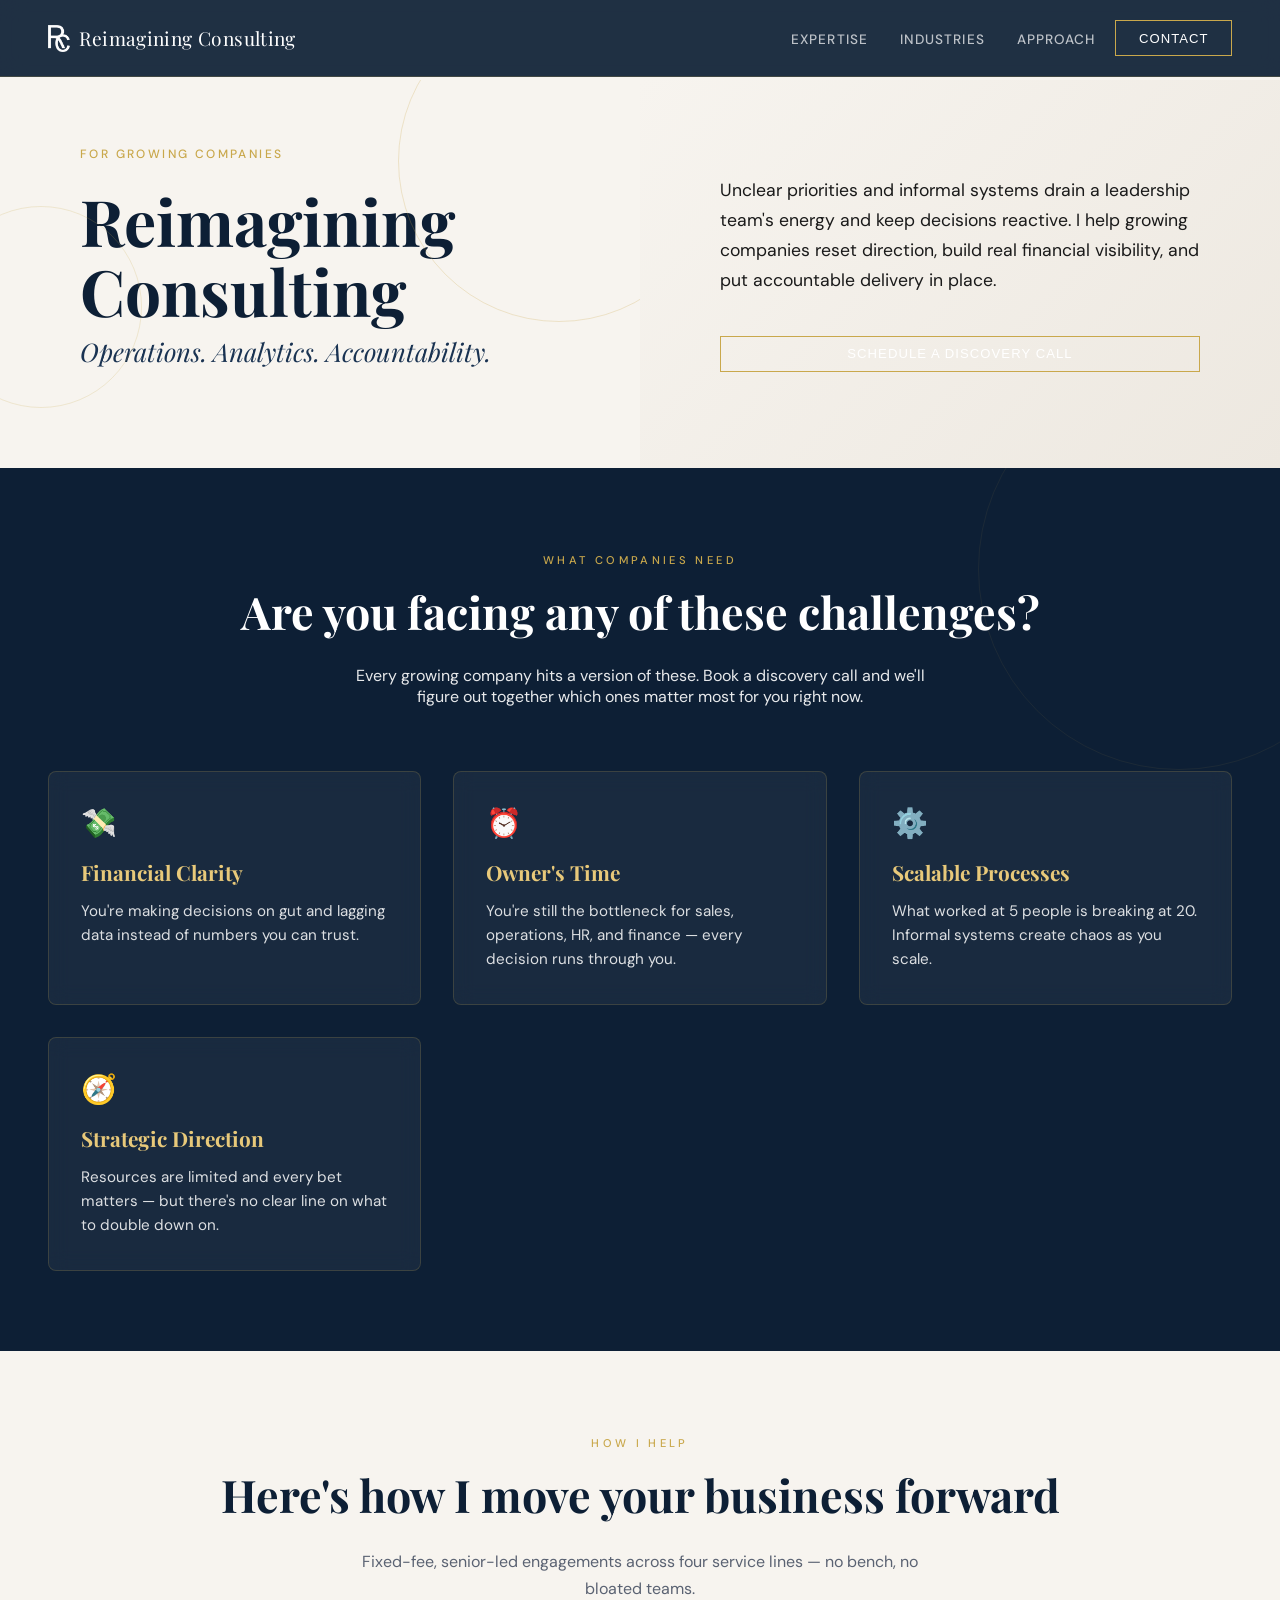
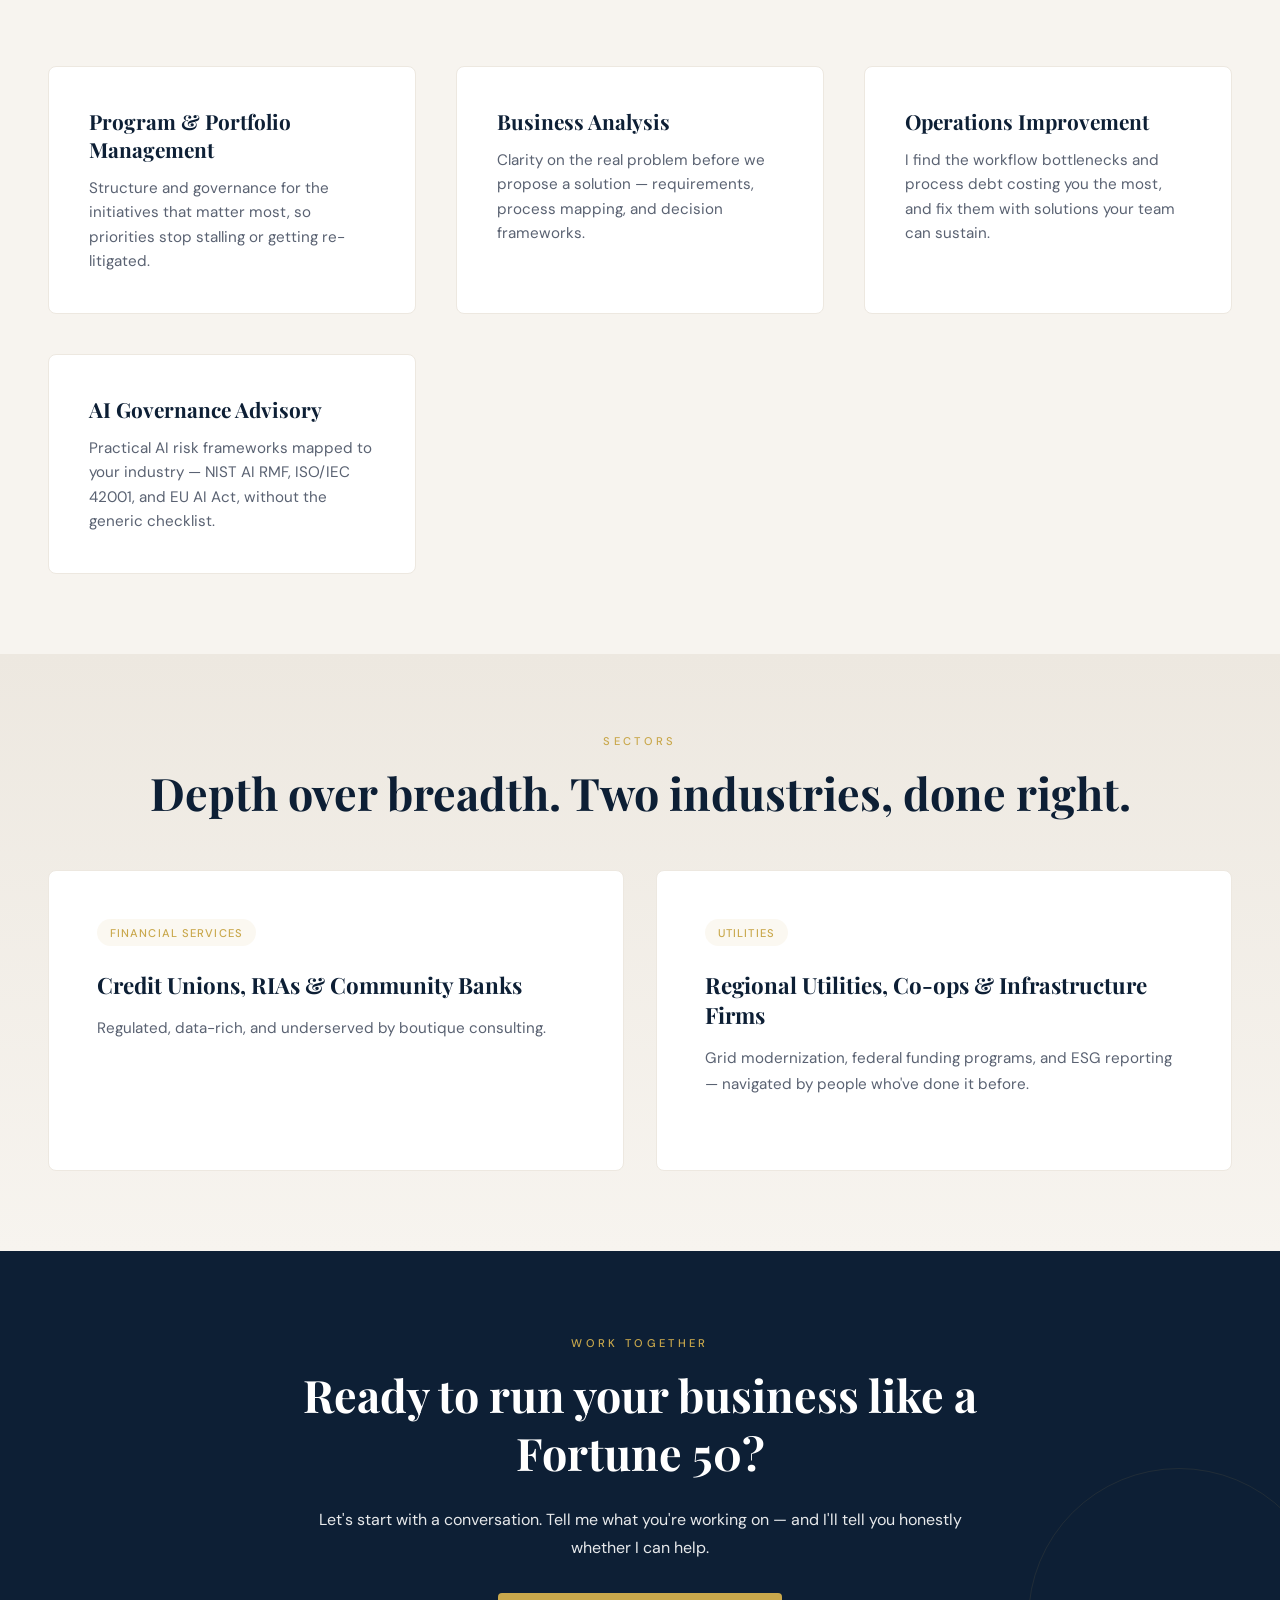
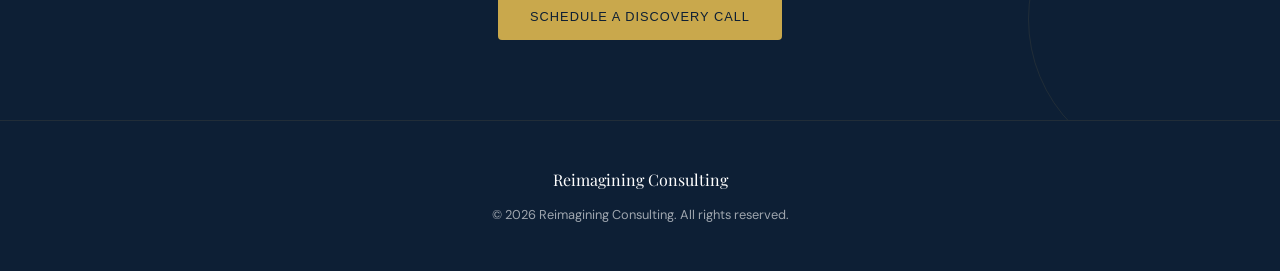
==== commit 6c4b90dc: "Add files via upload" ====
--- a/index.html
+++ b/index.html
@@ -3,7 +3,7 @@
 <head>
 <meta charset="UTF-8">
 <meta name="viewport" content="width=device-width, initial-scale=1, viewport-fit=cover">
-<title>About — Reimaging Consulting</title>
+<title>Reimagining Consulting - Confident Operations. Clear Strategy. Accountable Delivery.</title>
 <link href="https://fonts.googleapis.com/css2?family=Playfair+Display:ital,wght@0,400;0,600;1,400&family=DM+Sans:wght@300;400;500&display=swap" rel="stylesheet">
 <link rel="stylesheet" href="style.css">
 </head>
@@ -34,108 +34,73 @@
   </div>
   <div class="hero-right">
     <p class="hero-bio">
-      I work with <strong>small and mid-size businesses</strong> that have outgrown their informal systems. You've built something real, but execution is breaking down. Your owner is a bottleneck. Your numbers aren't clear. Your growth has stalled or is unsustainable.
+      Unclear priorities and informal systems drain a leadership team's energy and keep decisions reactive. I help growing companies reset direction, build real financial visibility, and put accountable delivery in place.
     </p>
-    <p class="hero-bio">
-      I fix the operational and strategic problems that keep growing companies from becoming great ones.
-    </p>
+    <button onclick="showPopup('phone')" class="nav-cta" style="cursor:pointer;background:none;display:inline-block;margin-top:0.5rem;">Schedule a Discovery Call</button>
   </div>
 </section>
 
-<!-- PROBLEMS TO SOLVE -->
+<!-- CHALLENGES -->
 <section class="problems-section">
   <div class="problems-header">
     <span class="section-label">What Companies Need</span>
-    <h2>The problems you need to solve to grow</h2>
-    <p>Growing companies face predictable challenges. These aren't unique to you — they're the cost of scaling. But most owners tackle them alone, without a framework or peers who understand the real constraints.</p>
+    <h2>Are you facing any of these challenges?</h2>
+    <p>Every growing company hits a version of these. Book a discovery call and we'll figure out together which ones matter most for you right now.</p>
   </div>
 
   <div class="problems-grid">
     <div class="problem-card">
       <div class="problem-icon">💸</div>
       <h3 class="problem-title">Financial Clarity</h3>
-      <p class="problem-description">You're making decisions on gut and lagging data. The real need: knowing where money goes, why it goes there, and predicting shortfalls before they threaten survival.</p>
+      <p class="problem-description">You're making decisions on gut and lagging data instead of numbers you can trust.</p>
     </div>
-
-    <div class="problem-card">
-      <div class="problem-icon">📊</div>
-      <h3 class="problem-title">Predictable Growth</h3>
-      <p class="problem-description">Customer acquisition feels random. One slow month threatens everything. The problem isn't "we need more marketing" — it's that you have no repeatable system to bring in customers consistently.</p>
-    </div>
-
     <div class="problem-card">
       <div class="problem-icon">⏰</div>
       <h3 class="problem-title">Owner's Time</h3>
-      <p class="problem-description">You're doing everything: sales, operations, HR, finance. The business can't grow faster than your bandwidth. You need systems and people that let the business run without you in every decision.</p>
+      <p class="problem-description">You're still the bottleneck for sales, operations, HR, and finance — every decision runs through you.</p>
     </div>
-
     <div class="problem-card">
       <div class="problem-icon">⚙️</div>
       <h3 class="problem-title">Scalable Processes</h3>
-      <p class="problem-description">What worked at 5 people breaks at 20. Informal systems create chaos — things fall through cracks, quality becomes inconsistent, everyone firefights constantly.</p>
+      <p class="problem-description">What worked at 5 people is breaking at 20. Informal systems create chaos as you scale.</p>
     </div>
-
-    <div class="problem-card">
-      <div class="problem-icon">🔗</div>
-      <h3 class="problem-title">Technology Integration</h3>
-      <p class="problem-description">You're stitched together with 10–20 disconnected tools. The real cost isn't software fees — it's time switching systems and decisions made on bad data.</p>
-    </div>
-
-    <div class="problem-card">
-      <div class="problem-icon">👥</div>
-      <h3 class="problem-title">People Problems</h3>
-      <p class="problem-description">Hiring, managing, developing, and keeping talented people is relentless. High turnover. Disengagement. Key people burning out with no succession plan in place.</p>
-    </div>
-
     <div class="problem-card">
       <div class="problem-icon">🧭</div>
       <h3 class="problem-title">Strategic Direction</h3>
-      <p class="problem-description">With limited resources, every bet matters enormously. The problem isn't lack of ideas — it's prioritization. You need clarity on what to double down on and what to kill.</p>
-    </div>
-
-    <div class="problem-card">
-      <div class="problem-icon">🧠</div>
-      <h3 class="problem-title">Decision Confidence</h3>
-      <p class="problem-description">High-stakes decisions daily with incomplete information. No board to consult. Real personal financial risk. You need trusted frameworks and peers, not isolation.</p>
-    </div>
-  </div>
-
-  <div style="max-width: 1200px; margin: 4rem auto 0; position: relative; z-index: 1;">
-    <div class="root-cause">
-      <div class="root-cause-title">The Three Root Causes</div>
-      <ul class="root-cause-list">
-        <li><strong>No systems</strong> — everything depends on people (usually you) instead of documented processes</li>
-        <li><strong>No visibility</strong> — decisions made without reliable data on finances, customers, or team performance</li>
-        <li><strong>No bandwidth</strong> — you're too deep in day-to-day work to think strategically about the business itself</li>
-      </ul>
+      <p class="problem-description">Resources are limited and every bet matters — but there's no clear line on what to double down on.</p>
     </div>
   </div>
 </section>
 
-<!-- EXPERTISE -->
-<section class="expertise" id="expertise">
+<!-- SERVICES -->
+<section class="expertise" id="services">
   <div>
-    <span class="section-label">What I Deliver</span>
-    <h2 class="section-heading">Three core areas of focus</h2>
-    <p class="body-text">I work at the intersection of operations, analytics, and leadership — the three levers that actually move the needle for growing companies.</p>
+    <span class="section-label">How I Help</span>
+    <h2 class="section-heading">Here's how I move your business forward</h2>
+    <p class="body-text">Fixed-fee, senior-led engagements across four service lines — no bench, no bloated teams.</p>
   </div>
 
   <div class="expertise-grid">
     <div class="expertise-item">
-      <div class="exp-icon"></div>
-      <h3 class="exp-title">Financial Infrastructure</h3>
-      <p class="exp-body">I build analytics frameworks that turn your operational data into decisions — not dashboards that collect dust. KPIs, reporting infrastructure, and the insight layer your leadership team needs.</p>
+      <h3 class="exp-title">Program & Portfolio Management</h3>
+      <p class="exp-body">Structure and governance for the initiatives that matter most, so priorities stop stalling or getting re-litigated.</p>
     </div>
-
     <div class="expertise-item">
-      <div class="exp-icon"></div>
-      <h3 class="exp-title">Operational Improvement</h3>
-      <p class="exp-body">Workflow bottlenecks, process debt, and organizational friction cost growing companies more than they realize. I find it, quantify it, and fix it — with solutions your team can sustain.</p>
+      <h3 class="exp-title">Business Analysis</h3>
+      <p class="exp-body">Clarity on the real problem before we propose a solution — requirements, process mapping, and decision frameworks.</p>
+    </div>
+    <div class="expertise-item">
+      <h3 class="exp-title">Operations Improvement</h3>
+      <p class="exp-body">I find the workflow bottlenecks and process debt costing you the most, and fix them with solutions your team can sustain.</p>
+    </div>
+    <div class="expertise-item">
+      <h3 class="exp-title">AI Governance Advisory</h3>
+      <p class="exp-body">Practical AI risk frameworks mapped to your industry — NIST AI RMF, ISO/IEC 42001, and EU AI Act, without the generic checklist.</p>
     </div>
   </div>
 </section>
 
-<!-- INDUSTRIES -->
+<!-- SECTORS STRIP -->
 <section class="industries" id="industries">
   <span class="section-label">Sectors</span>
   <h2 class="section-heading" style="color: var(--navy);">Depth over breadth. Two industries, done right.</h2>
@@ -143,75 +108,17 @@
     <div class="industry-card">
       <span class="industry-tag">Financial Services</span>
       <h3 class="industry-name">Credit Unions, RIAs & Community Banks</h3>
-      <p class="industry-body">Regulated, data-rich, and underserved by boutique consulting. I understand the compliance landscape, the technology challenges, and the operational pressures facing financial services SMBs — because I've lived them from the enterprise side.</p>
-      <ul class="industry-list">
-        <li>Core system migrations & conversions</li>
-        <li>Compliance & regulatory project management</li>
-        <li>Reporting and analytics infrastructure</li>
-        <li>Operational efficiency & back-office improvement</li>
-        <li>Fractional COO for scaling firms</li>
-      </ul>
+      <p class="industry-body">Regulated, data-rich, and underserved by boutique consulting.</p>
     </div>
-
     <div class="industry-card">
       <span class="industry-tag">Utilities</span>
       <h3 class="industry-name">Regional Utilities, Co-ops & Infrastructure Firms</h3>
-      <p class="industry-body">Grid modernization. Federal funding programs. ESG reporting mandates. Regional utilities are navigating more simultaneous complexity than at any point in their history — and most lack the internal project capacity to handle it.</p>
-      <ul class="industry-list">
-        <li>Capital project & program management</li>
-        <li>Grid modernization & infrastructure initiatives</li>
-        <li>Demand forecasting & operational analytics</li>
-        <li>IRA / IIJA grant program execution</li>
-        <li>Operational KPI frameworks & ESG reporting</li>
-      </ul>
+      <p class="industry-body">Grid modernization, federal funding programs, and ESG reporting — navigated by people who've done it before.</p>
     </div>
   </div>
 </section>
 
-<!-- APPROACH -->
-<section class="approach" id="approach">
-  <div>
-    <span class="section-label">How I Work</span>
-    <h2 class="section-heading">A diagnostic-first model built for trust.</h2>
-    <p class="body-text">Every engagement starts with understanding — not selling. I don't propose solutions before I understand the problem.</p>
-  </div>
-
-  <div class="approach-steps">
-    <div class="step">
-      <div class="step-num">01</div>
-      <div class="step-content">
-        <div class="step-title">Discovery call</div>
-        <div class="step-body">A candid 30-minute conversation about where you are, where you're trying to go, and where execution is breaking down. No pitch deck.</div>
-      </div>
-    </div>
-
-    <div class="step">
-      <div class="step-num">02</div>
-      <div class="step-content">
-        <div class="step-title">30-day operational diagnostic</div>
-        <div class="step-body">A structured assessment of your project management, analytics, and operations. Deliverable: a prioritized action plan with clear ROI tied to each recommendation.</div>
-      </div>
-    </div>
-
-    <div class="step">
-      <div class="step-num">03</div>
-      <div class="step-content">
-        <div class="step-title">Engagement design</div>
-        <div class="step-body">We scope an engagement that fits your priorities — project-based, ongoing retainer, or fractional COO. No bloated contracts. No junior staff.</div>
-      </div>
-    </div>
-
-    <div class="step">
-      <div class="step-num">04</div>
-      <div class="step-content">
-        <div class="step-title">Execution & accountability</div>
-        <div class="step-body">I lead. I deliver. And I measure results against the outcomes we agreed to — not activity metrics that make a consultant look busy.</div>
-      </div>
-    </div>
-  </div>
-</section>
-
-<!-- CTA -->
+<!-- FINAL CTA -->
 <section class="cta-section">
   <div class="cta-inner">
     <span class="section-label">Work together</span>
@@ -221,7 +128,6 @@
   </div>
 </section>
 
-<!-- FOOTER -->
 <footer>
   <div class="footer-logo">Reimagining Consulting</div>
   <div class="footer-copy">© 2026 Reimagining Consulting. All rights reserved.</div>
--- a/style.css
+++ b/style.css
@@ -0,0 +1,648 @@
+  :root {
+    --navy: #0d1f35;
+    --navy-mid: #1a3352;
+    --gold: #c9a84c;
+    --gold-light: #e8c97a;
+    --cream: #f7f4ef;
+    --cream-dark: #ede8e0;
+    --text: #1a1a1a;
+    --muted: #5a6272;
+    --white: #ffffff;
+  }
+
+  * { box-sizing: border-box; margin: 0; padding: 0; }
+
+  :root {
+    padding-top: env(safe-area-inset-top, 0px);
+    padding-bottom: env(safe-area-inset-bottom, 0px);
+  }
+
+  html { scroll-padding-top: env(safe-area-inset-top, 0px); }
+
+  body {
+    font-family: 'DM Sans', sans-serif;
+    background: var(--cream);
+    color: var(--text);
+    overflow-x: hidden;
+    width: 100%;
+    max-width: 100vw;
+  }
+
+  img, svg { max-width: 100%; height: auto; }
+
+  /* NAV */
+  nav {
+    position: fixed; top: 0; left: 0; right: 0; z-index: 100;
+    display: flex; justify-content: space-between; align-items: center;
+    padding: 1.25rem 3rem;
+    padding-top: calc(1.25rem + env(safe-area-inset-top, 0px));
+    background: rgba(13,31,53,0.92);
+    backdrop-filter: blur(12px);
+    border-bottom: 1px solid rgba(201,168,76,0.2);
+    flex-wrap: nowrap;
+  }
+  .nav-logo {
+    font-family: 'Playfair Display', serif;
+    font-size: 1.2rem;
+    color: var(--white);
+    letter-spacing: 0.02em;
+    white-space: nowrap;
+    display: flex;
+    align-items: center;
+    gap: 0.6rem;
+  }
+  .nav-logo-img {
+    height: 1.4em;
+    width: auto;
+    display: block;
+    flex-shrink: 0;
+  }
+  .nav-links { display: flex; gap: 2rem; list-style: none; }
+  .nav-links a {
+    font-size: 0.85rem; font-weight: 500; letter-spacing: 0.08em;
+    text-transform: uppercase; color: rgba(255,255,255,0.7); text-decoration: none;
+    transition: color 0.2s;
+  }
+  .nav-links a:hover, .nav-links a.active { color: var(--gold-light); }
+  .nav-cta {
+    font-size: 0.82rem; font-weight: 500; letter-spacing: 0.08em;
+    text-transform: uppercase; padding: 0.6rem 1.4rem;
+    border: 1px solid var(--gold); color: var(--white);
+    text-decoration: none; transition: all 0.2s;
+    white-space: nowrap;
+  }
+  .nav-cta:hover { background: var(--gold); color: var(--navy); }
+  .nav-right { display: flex; align-items: center; gap: 1.25rem; }
+  .nav-toggle {
+    display: none;
+    flex-direction: column;
+    justify-content: center;
+    gap: 5px;
+    width: 28px; height: 28px;
+    background: none; border: none; cursor: pointer;
+    padding: 0;
+  }
+  .nav-toggle span {
+    display: block; width: 100%; height: 2px;
+    background: var(--white); transition: transform 0.2s, opacity 0.2s;
+  }
+  .nav-toggle.open span:nth-child(1) { transform: translateY(7px) rotate(45deg); }
+  .nav-toggle.open span:nth-child(2) { opacity: 0; }
+  .nav-toggle.open span:nth-child(3) { transform: translateY(-7px) rotate(-45deg); }
+
+  /* HERO */
+  .hero {
+    min-height: 30vh;
+    display: grid;
+    grid-template-columns: 1fr 1fr;
+    padding-top: 80px;
+  }
+  .hero-left {
+    background: var(--cream);
+    padding: 3rem 4rem 3rem 5rem;
+    display: flex; flex-direction: column; justify-content: center;
+    position: relative; overflow: hidden;
+  }
+  .hero-left::before {
+    content: '';
+    position: absolute; top: -80px; right: -80px;
+    width: 320px; height: 320px;
+    border: 1px solid rgba(201,168,76,0.25);
+    border-radius: 50%;
+  }
+  .hero-left::after {
+    content: '';
+    position: absolute; bottom: 60px; left: -60px;
+    width: 200px; height: 200px;
+    border: 1px solid rgba(201,168,76,0.2);
+    border-radius: 50%;
+  }
+  .hero-eyebrow {
+    font-size: 0.75rem; font-weight: 500; letter-spacing: 0.2em;
+    text-transform: uppercase; color: var(--gold);
+    margin-bottom: 1.5rem;
+  }
+  .hero-name {
+    font-family: 'Playfair Display', serif;
+    font-size: clamp(2.8rem, 5vw, 4rem);
+    color: var(--navy);
+    line-height: 1.1;
+    margin-bottom: 0.5rem;
+  }
+  .hero-title {
+    font-family: 'Playfair Display', serif;
+    font-size: clamp(1.2rem, 2vw, 1.6rem);
+    font-weight: 400;
+    font-style: italic;
+    color: var(--navy-mid);
+    line-height: 1.4;
+    margin-bottom: 2rem;
+  }
+  .hero-right {
+    background: linear-gradient(135deg, var(--cream) 0%, var(--cream-dark) 100%);
+    padding: 6rem 5rem;
+    display: flex; flex-direction: column; justify-content: center;
+    position: relative;
+  }
+  .hero-bio {
+    font-size: 1.1rem;
+    line-height: 1.7;
+    color: var(--text);
+    margin-bottom: 2rem;
+  }
+  .hero-bio strong { color: var(--navy); font-weight: 500; }
+
+  /* PROBLEMS SECTION */
+  .problems-section {
+    background: var(--navy);
+    color: var(--white);
+    padding: 5rem 3rem;
+    position: relative;
+    overflow: hidden;
+  }
+  
+  .problems-section::before {
+    content: '';
+    position: absolute;
+    top: -100px; right: -100px;
+    width: 400px; height: 400px;
+    border: 1px solid rgba(201,168,76,0.08);
+    border-radius: 50%;
+    pointer-events: none;
+  }
+
+  .problems-header {
+    max-width: 1200px;
+    margin: 0 auto 4rem;
+    text-align: center;
+    position: relative;
+    z-index: 1;
+  }
+
+  .section-label {
+    font-size: 0.7rem;
+    font-weight: 500;
+    letter-spacing: 0.3em;
+    text-transform: uppercase;
+    color: var(--gold);
+    display: inline-block;
+    margin-bottom: 1rem;
+  }
+
+  .problems-header h2 {
+    font-family: 'Playfair Display', serif;
+    font-size: clamp(2rem, 4vw, 2.8rem);
+    line-height: 1.3;
+    margin-bottom: 1.5rem;
+  }
+
+  .problems-header p {
+    font-size: 1rem;
+    color: rgba(255,255,255,0.9);
+    max-width: 600px;
+    margin: 0 auto;
+  }
+
+  .problems-grid {
+    max-width: 1200px;
+    margin: 0 auto;
+    display: grid;
+    grid-template-columns: repeat(auto-fit, minmax(280px, 1fr));
+    gap: 2rem;
+    position: relative;
+    z-index: 1;
+  }
+
+  .problem-card {
+    background: rgba(255,255,255,0.05);
+    border: 1px solid rgba(201,168,76,0.2);
+    border-radius: 8px;
+    padding: 2rem;
+    transition: all 0.3s ease;
+    backdrop-filter: blur(10px);
+  }
+
+  .problem-card:hover {
+    background: rgba(255,255,255,0.08);
+    border-color: rgba(201,168,76,0.4);
+    transform: translateY(-4px);
+  }
+
+  .problem-icon {
+    font-size: 1.8rem;
+    margin-bottom: 1rem;
+    display: inline-block;
+  }
+
+  .problem-title {
+    font-family: 'Playfair Display', serif;
+    font-size: 1.3rem;
+    margin-bottom: 0.8rem;
+    color: var(--gold-light);
+  }
+
+  .problem-description {
+    font-size: 0.95rem;
+    line-height: 1.6;
+    color: rgba(255,255,255,0.85);
+  }
+
+  .root-cause {
+    background: rgba(201,168,76,0.08);
+    border-left: 3px solid var(--gold);
+    padding: 1.5rem;
+    margin-top: 2rem;
+    border-radius: 4px;
+  }
+
+  .root-cause-title {
+    font-size: 0.85rem;
+    font-weight: 500;
+    letter-spacing: 0.1em;
+    text-transform: uppercase;
+    color: var(--gold);
+    margin-bottom: 1rem;
+  }
+
+  .root-cause-list {
+    list-style: none;
+    padding: 0;
+  }
+
+  .root-cause-list li {
+    font-size: 0.9rem;
+    line-height: 1.6;
+    color: rgba(255,255,255,0.85);
+    padding: 0.5rem 0;
+    padding-left: 1.5rem;
+    position: relative;
+  }
+
+  .root-cause-list li::before {
+    content: '→';
+    position: absolute;
+    left: 0;
+    color: var(--gold);
+    font-weight: 500;
+  }
+
+  /* EXPERTISE SECTION */
+  .expertise {
+    background: var(--cream);
+    padding: 5rem 3rem;
+  }
+  .expertise > div:first-child {
+    max-width: 1200px;
+    margin: 0 auto 4rem;
+    text-align: center;
+  }
+  .section-heading {
+    font-family: 'Playfair Display', serif;
+    font-size: clamp(2rem, 4vw, 2.8rem);
+    line-height: 1.3;
+    margin-bottom: 1.5rem;
+    color: var(--navy);
+  }
+  .body-text {
+    font-size: 1rem;
+    color: var(--muted);
+    line-height: 1.7;
+    max-width: 600px;
+    margin: 0 auto;
+  }
+  .expertise-grid {
+    max-width: 1200px;
+    margin: 0 auto;
+    display: grid;
+    grid-template-columns: repeat(auto-fit, minmax(300px, 1fr));
+    gap: 2.5rem;
+  }
+  .expertise-item {
+    padding: 2.5rem;
+    background: var(--white);
+    border: 1px solid var(--cream-dark);
+    border-radius: 8px;
+    transition: all 0.3s ease;
+  }
+  .expertise-item:hover {
+    border-color: var(--gold);
+    box-shadow: 0 8px 24px rgba(0,0,0,0.08);
+  }
+  .exp-icon {
+    width: 60px;
+    height: 60px;
+    background: linear-gradient(135deg, var(--gold-light), var(--gold));
+    border-radius: 50%;
+    margin-bottom: 1.5rem;
+  }
+  .exp-title {
+    font-family: 'Playfair Display', serif;
+    font-size: 1.3rem;
+    margin-bottom: 0.8rem;
+    color: var(--navy);
+  }
+  .exp-body {
+    font-size: 0.95rem;
+    line-height: 1.6;
+    color: var(--muted);
+  }
+
+  /* INDUSTRIES SECTION */
+  .industries {
+    background: linear-gradient(to bottom, var(--cream-dark), var(--cream));
+    padding: 5rem 3rem;
+  }
+  .industries > span {
+    display: block;
+    text-align: center;
+    margin-bottom: 1rem;
+  }
+  .industries > h2 {
+    font-family: 'Playfair Display', serif;
+    font-size: clamp(2rem, 4vw, 2.8rem);
+    text-align: center;
+    margin-bottom: 3rem;
+    line-height: 1.3;
+  }
+  .industries-grid {
+    max-width: 1200px;
+    margin: 0 auto;
+    display: grid;
+    grid-template-columns: repeat(auto-fit, minmax(300px, 1fr));
+    gap: 2rem;
+  }
+  .industry-card {
+    background: var(--white);
+    padding: 3rem;
+    border-radius: 8px;
+    border: 1px solid var(--cream-dark);
+    transition: all 0.3s ease;
+  }
+  .industry-card:hover {
+    border-color: var(--gold);
+    box-shadow: 0 12px 32px rgba(0,0,0,0.1);
+  }
+  .industry-tag {
+    display: inline-block;
+    font-size: 0.7rem;
+    font-weight: 500;
+    letter-spacing: 0.1em;
+    text-transform: uppercase;
+    color: var(--gold);
+    padding: 0.4rem 0.8rem;
+    background: rgba(201,168,76,0.08);
+    border-radius: 20px;
+    margin-bottom: 1.5rem;
+  }
+  .industry-name {
+    font-family: 'Playfair Display', serif;
+    font-size: 1.4rem;
+    margin-bottom: 1rem;
+    color: var(--navy);
+  }
+  .industry-body {
+    font-size: 0.95rem;
+    line-height: 1.7;
+    color: var(--muted);
+    margin-bottom: 1.5rem;
+  }
+  .industry-list {
+    list-style: none;
+    padding: 0;
+  }
+  .industry-list li {
+    font-size: 0.85rem;
+    line-height: 1.8;
+    color: var(--text);
+    padding-left: 1.5rem;
+    position: relative;
+  }
+  .industry-list li::before {
+    content: '▸';
+    position: absolute;
+    left: 0;
+    color: var(--gold);
+  }
+
+  /* APPROACH SECTION */
+  .approach {
+    background: var(--white);
+    padding: 5rem 3rem;
+  }
+  .approach > div:first-child {
+    max-width: 1200px;
+    margin: 0 auto 4rem;
+    text-align: center;
+  }
+  .approach-steps {
+    max-width: 1200px;
+    margin: 0 auto;
+    display: grid;
+    grid-template-columns: repeat(auto-fit, minmax(240px, 1fr));
+    gap: 2rem;
+  }
+  .step {
+    display: flex;
+    flex-direction: column;
+  }
+  .step-num {
+    font-family: 'Playfair Display', serif;
+    font-size: 3rem;
+    font-weight: 600;
+    color: var(--gold);
+    line-height: 1;
+    margin-bottom: 1rem;
+  }
+  .step-title {
+    font-family: 'Playfair Display', serif;
+    font-size: 1.3rem;
+    color: var(--navy);
+    margin-bottom: 0.8rem;
+  }
+  .step-body {
+    font-size: 0.9rem;
+    line-height: 1.6;
+    color: var(--muted);
+  }
+
+  /* CTA SECTION */
+  .cta-section {
+    background: var(--navy);
+    padding: 5rem 3rem;
+    position: relative;
+    overflow: hidden;
+  }
+  .cta-section::before {
+    content: '';
+    position: absolute;
+    bottom: -50px; right: -50px;
+    width: 300px; height: 300px;
+    border: 1px solid rgba(201,168,76,0.1);
+    border-radius: 50%;
+    pointer-events: none;
+  }
+  .cta-inner {
+    max-width: 700px;
+    margin: 0 auto;
+    text-align: center;
+    position: relative;
+    z-index: 1;
+  }
+  .cta-heading {
+    font-family: 'Playfair Display', serif;
+    font-size: clamp(2rem, 4vw, 2.8rem);
+    color: var(--white);
+    line-height: 1.3;
+    margin-bottom: 1.5rem;
+  }
+  .cta-body {
+    font-size: 1rem;
+    color: rgba(255,255,255,0.9);
+    line-height: 1.7;
+    margin-bottom: 2rem;
+  }
+  .cta-btn {
+    display: inline-block;
+    font-size: 0.8rem;
+    font-weight: 500;
+    letter-spacing: 0.08em;
+    text-transform: uppercase;
+    padding: 1rem 2rem;
+    background: var(--gold);
+    color: var(--navy);
+    text-decoration: none;
+    border-radius: 4px;
+    transition: all 0.3s;
+  }
+  .cta-btn:hover {
+    background: var(--gold-light);
+    transform: translateY(-2px);
+    box-shadow: 0 12px 24px rgba(201,168,76,0.3);
+  }
+
+  /* FOOTER */
+  footer {
+    background: var(--navy);
+    color: var(--white);
+    padding: 3rem;
+    text-align: center;
+    border-top: 1px solid rgba(201,168,76,0.1);
+  }
+  .footer-logo {
+    font-family: 'Playfair Display', serif;
+    font-size: 1rem;
+    margin-bottom: 1rem;
+  }
+  .footer-copy {
+    font-size: 0.8rem;
+    color: rgba(255,255,255,0.6);
+  }
+
+  /* POPUP MODAL */
+  .popup-overlay {
+    display: none;
+    position: fixed; inset: 0; z-index: 999;
+    background: rgba(13,31,53,0.6);
+    backdrop-filter: blur(4px);
+    align-items: center; justify-content: center;
+  }
+  .popup-overlay.active { display: flex; }
+  .popup-box {
+    background: var(--cream);
+    border: 1px solid rgba(201,168,76,0.35);
+    border-radius: 10px;
+    padding: 2.5rem 3rem;
+    max-width: 420px;
+    width: 90%;
+    text-align: center;
+    position: relative;
+    box-shadow: 0 24px 60px rgba(0,0,0,0.25);
+    animation: popIn 0.2s ease;
+  }
+  @keyframes popIn {
+    from { transform: scale(0.92); opacity: 0; }
+    to   { transform: scale(1);    opacity: 1; }
+  }
+  .popup-close {
+    position: absolute; top: 1rem; right: 1.2rem;
+    font-size: 1.3rem; cursor: pointer;
+    color: var(--muted); background: none; border: none;
+    line-height: 1; transition: color 0.2s;
+  }
+  .popup-close:hover { color: var(--navy); }
+  .popup-icon {
+    font-size: 2rem; margin-bottom: 0.75rem;
+  }
+  .popup-label {
+    font-size: 0.7rem; font-weight: 500; letter-spacing: 0.2em;
+    text-transform: uppercase; color: var(--gold);
+    margin-bottom: 0.5rem;
+  }
+  .popup-value {
+    font-family: 'Playfair Display', serif;
+    font-size: 1.35rem;
+    color: var(--navy);
+    margin-bottom: 1.25rem;
+    word-break: break-all;
+  }
+  .popup-action {
+    display: inline-block;
+    font-size: 0.78rem; font-weight: 500; letter-spacing: 0.08em;
+    text-transform: uppercase; padding: 0.65rem 1.6rem;
+    background: var(--gold); color: var(--navy);
+    text-decoration: none; border-radius: 4px;
+    transition: all 0.2s;
+  }
+  .popup-action:hover { background: var(--gold-light); transform: translateY(-1px); }
+
+  /* RESPONSIVE */
+  @media (max-width: 860px) {
+    nav { padding: 1rem 1.25rem; padding-top: calc(1rem + env(safe-area-inset-top, 0px)); }
+    .nav-toggle { display: flex; }
+    .nav-links {
+      position: fixed;
+      top: 0; right: 0;
+      height: 100vh; height: 100dvh;
+      width: min(78vw, 300px);
+      flex-direction: column;
+      gap: 0;
+      background: var(--navy);
+      padding: calc(5.5rem + env(safe-area-inset-top, 0px)) 2rem 2rem;
+      padding-bottom: calc(2rem + env(safe-area-inset-bottom, 0px));
+      transform: translateX(100%);
+      transition: transform 0.25s ease;
+      box-shadow: -8px 0 30px rgba(0,0,0,0.3);
+    }
+    .nav-links.open { transform: translateX(0); }
+    .nav-links li { width: 100%; }
+    .nav-links a {
+      display: block;
+      padding: 1rem 0;
+      font-size: 0.95rem;
+      border-bottom: 1px solid rgba(255,255,255,0.08);
+    }
+    .nav-cta { padding: 0.6rem 1rem; font-size: 0.72rem; }
+
+    .hero { grid-template-columns: 1fr; min-height: 0; }
+    .hero-left { padding: 2.5rem 1.5rem 1rem; }
+    .hero-right { padding: 1rem 1.5rem 2.5rem; }
+    .hero-title { margin-bottom: 1rem; }
+    .hero-left::before, .hero-left::after { display: none; }
+
+    .problems-section, .expertise, .industries, .approach, .cta-section {
+      padding: 3rem 1.25rem;
+    }
+    .problems-header { margin-bottom: 2.5rem; }
+    .problems-grid, .expertise-grid, .industries-grid { grid-template-columns: 1fr; gap: 1.25rem; }
+    .problem-card, .expertise-item, .industry-card { padding: 1.5rem; }
+    .approach-steps { grid-template-columns: 1fr; gap: 2rem; }
+    .root-cause { padding: 1.25rem; }
+
+    .popup-box { padding: 2rem 1.5rem; }
+  }
+
+  @media (max-width: 420px) {
+    .hero-eyebrow { font-size: 0.68rem; }
+    .hero-bio { font-size: 1rem; }
+    .nav-logo { font-size: 1.05rem; }
+  }
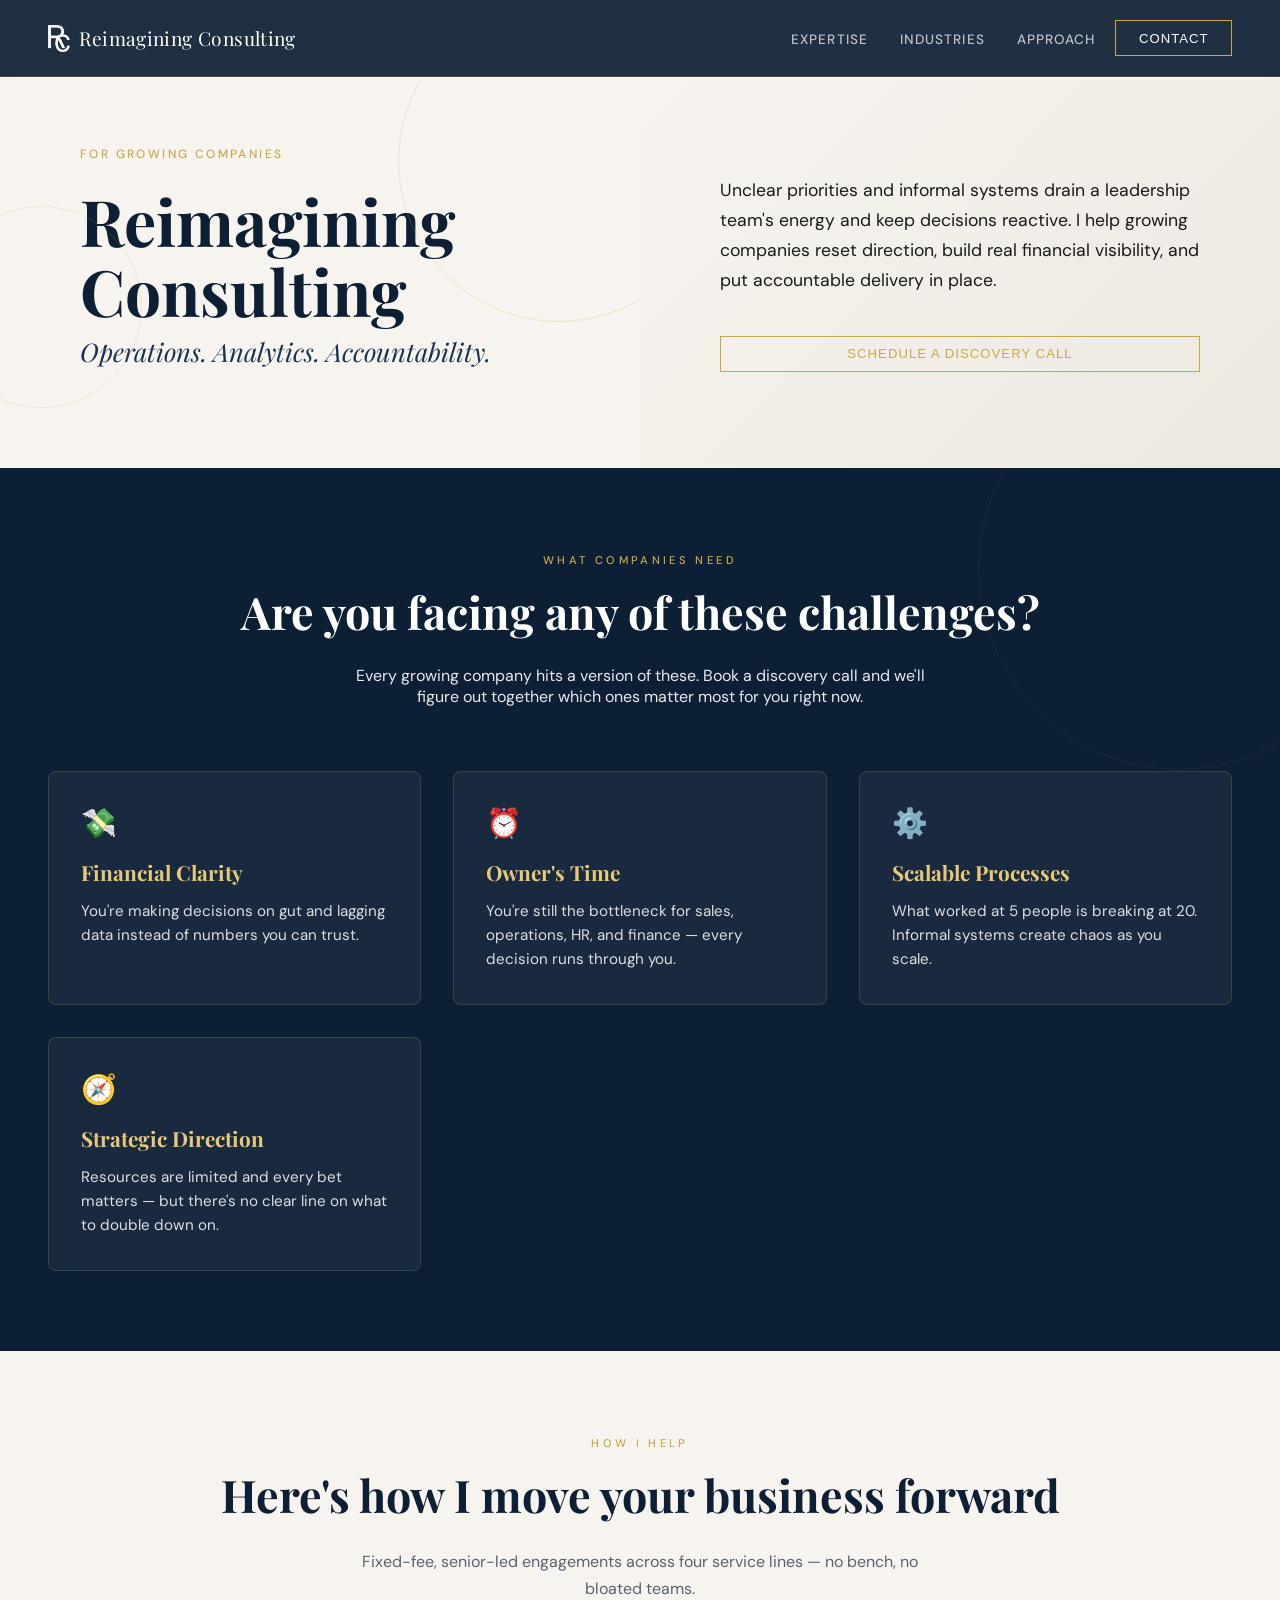
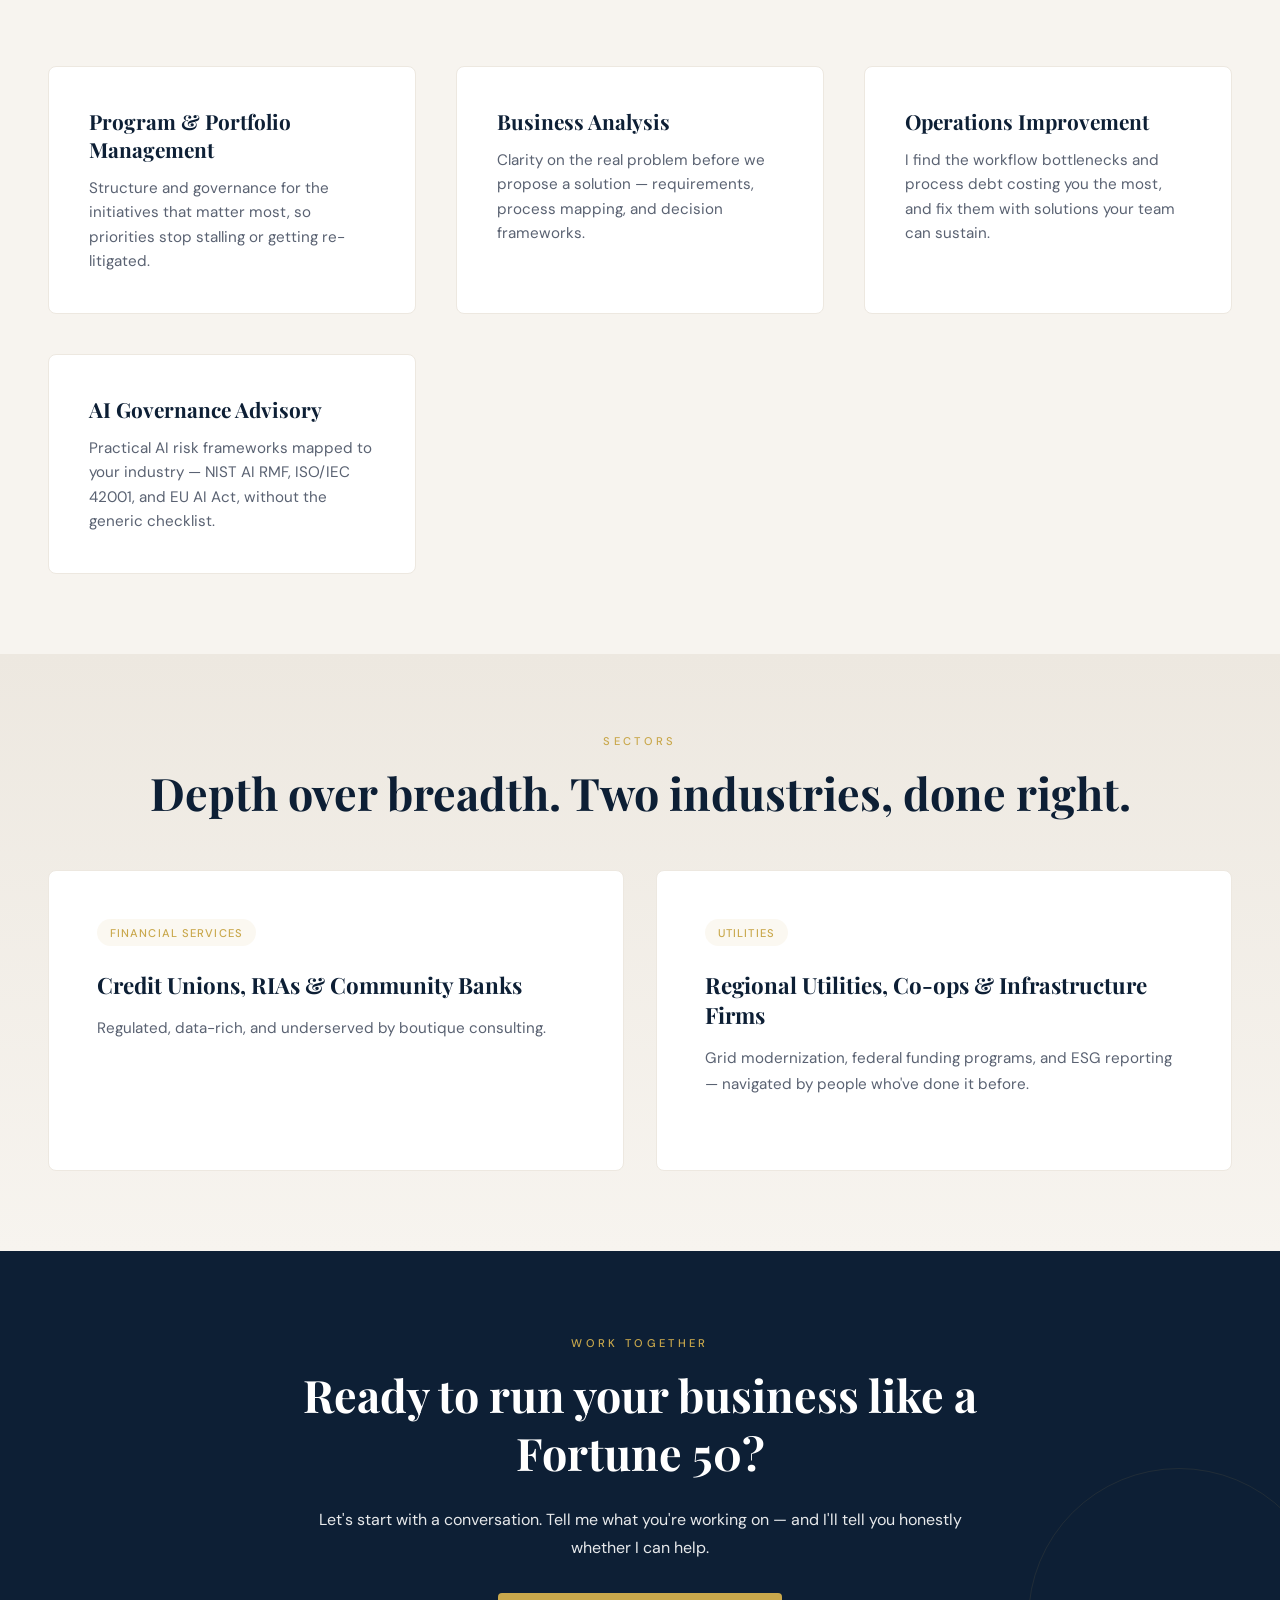
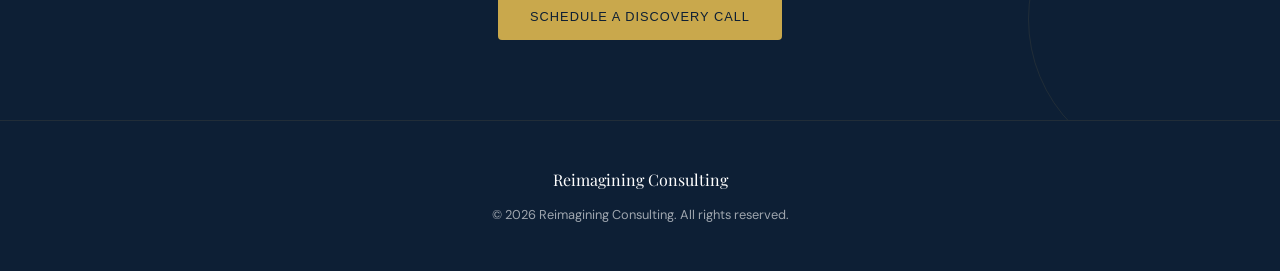
==== commit 459764a7: "Add files via upload" ====
--- a/index.html
+++ b/index.html
@@ -36,7 +36,7 @@
     <p class="hero-bio">
       Unclear priorities and informal systems drain a leadership team's energy and keep decisions reactive. I help growing companies reset direction, build real financial visibility, and put accountable delivery in place.
     </p>
-    <button onclick="showPopup('phone')" class="nav-cta" style="cursor:pointer;background:none;display:inline-block;margin-top:0.5rem;">Schedule a Discovery Call</button>
+    <button onclick="showPopup('phone')" class="hero-cta" style="cursor:pointer;background:none;display:inline-block;margin-top:0.5rem;">Schedule a Discovery Call</button>
   </div>
 </section>
 
--- a/style.css
+++ b/style.css
@@ -72,6 +72,14 @@
     white-space: nowrap;
   }
   .nav-cta:hover { background: var(--gold); color: var(--navy); }
+  .hero-cta {
+    font-size: 0.82rem; font-weight: 500; letter-spacing: 0.08em;
+    text-transform: uppercase; padding: 0.6rem 1.4rem;
+    border: 1px solid var(--gold); color: var(--gold);
+    text-decoration: none; transition: all 0.2s;
+    white-space: nowrap;
+  }
+  .hero-cta:hover { background: var(--gold); color: var(--navy); }
   .nav-right { display: flex; align-items: center; gap: 1.25rem; }
   .nav-toggle {
     display: none;
@@ -622,6 +630,7 @@
       border-bottom: 1px solid rgba(255,255,255,0.08);
     }
     .nav-cta { padding: 0.6rem 1rem; font-size: 0.72rem; }
+    .nav-logo { white-space: normal; line-height: 1.15; }
 
     .hero { grid-template-columns: 1fr; min-height: 0; }
     .hero-left { padding: 2.5rem 1.5rem 1rem; }
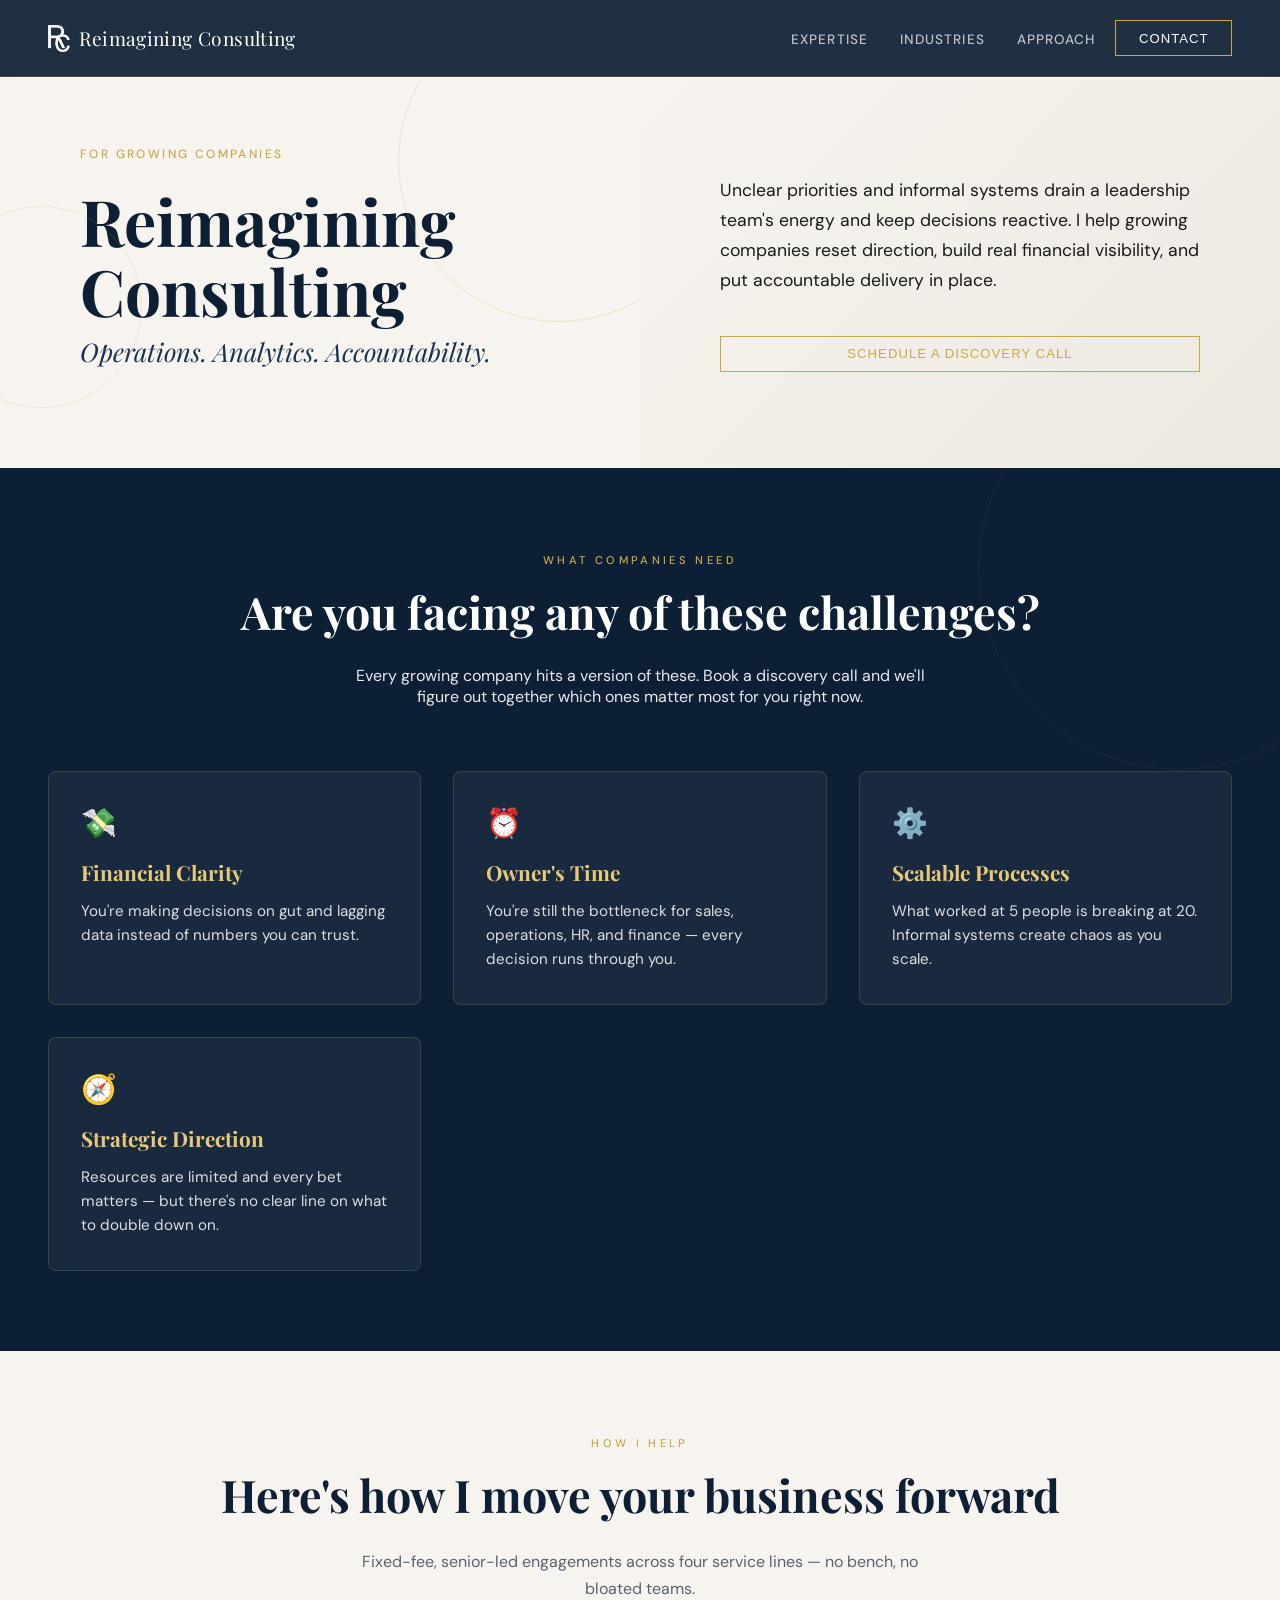
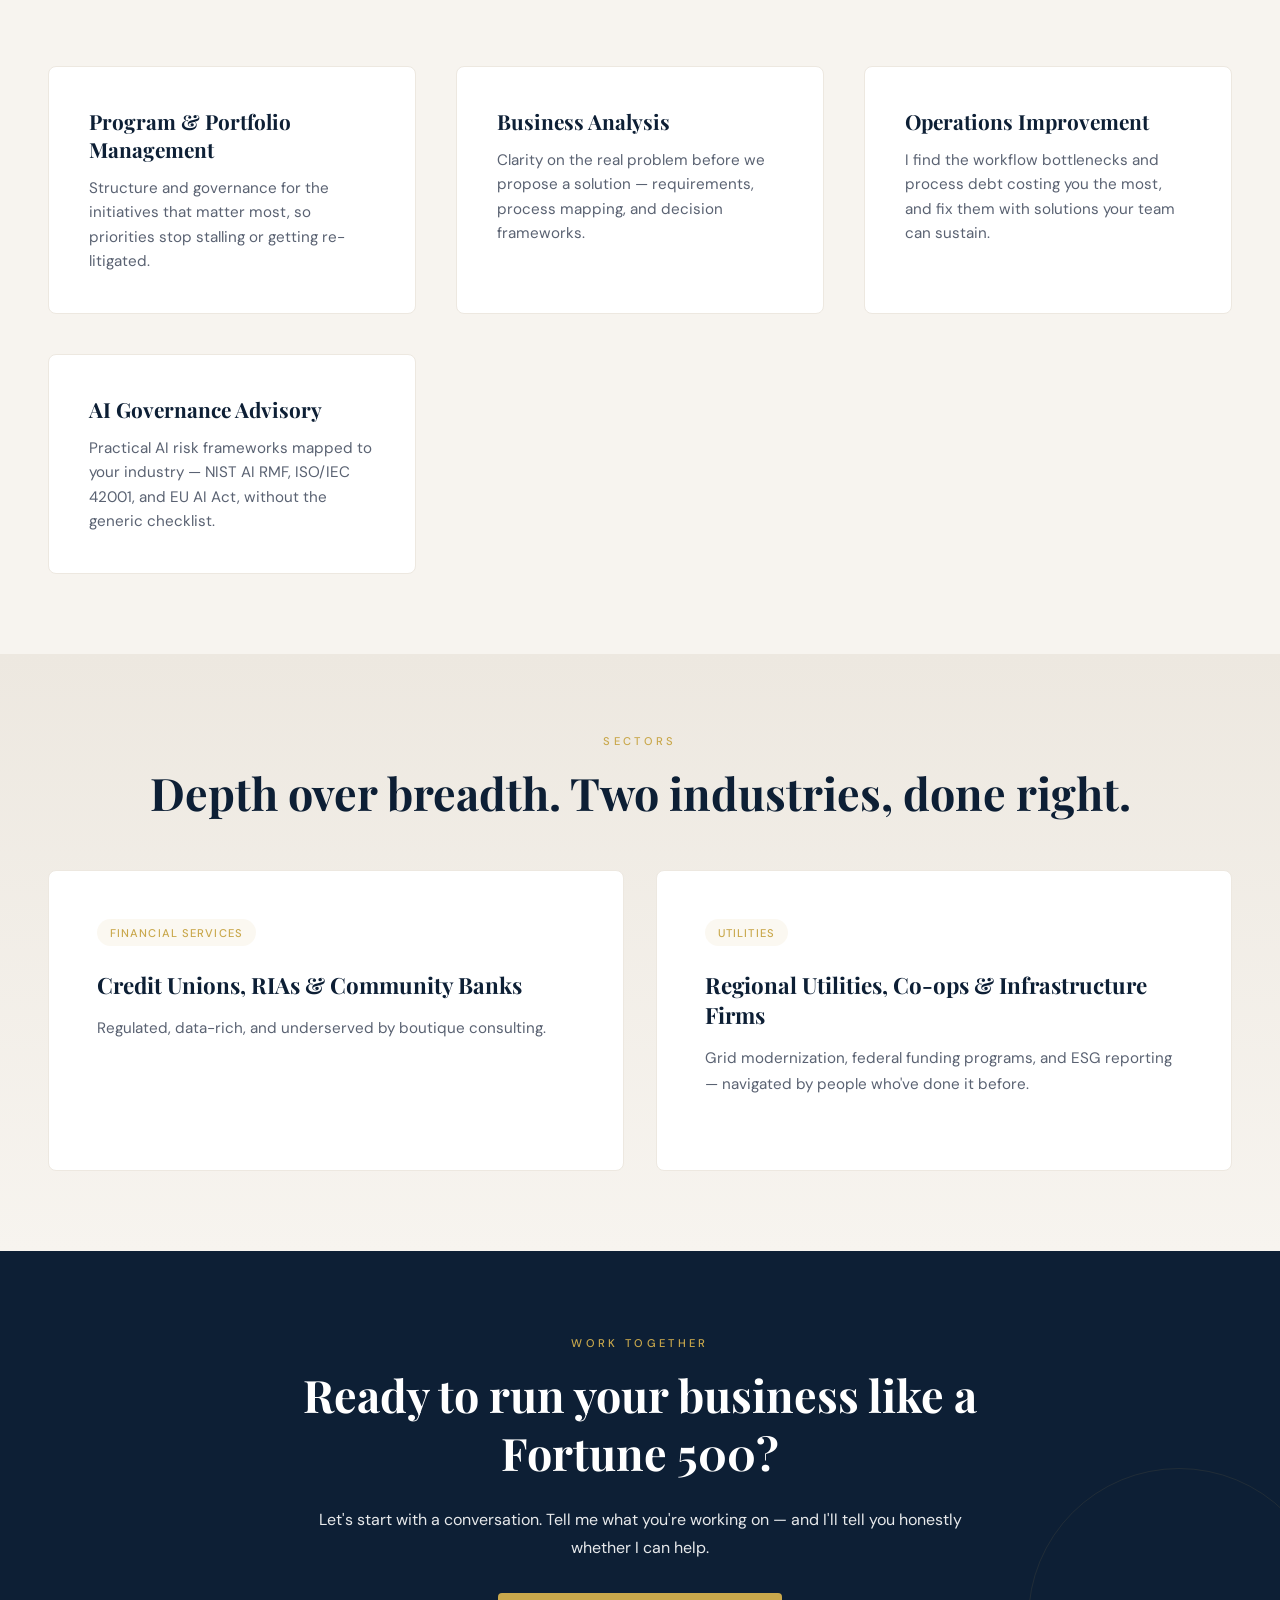
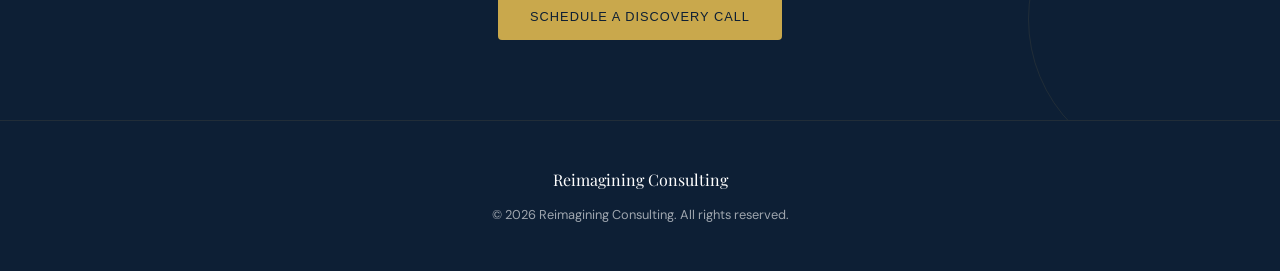
==== commit cf2113e8: "Update index.html" ====
--- a/index.html
+++ b/index.html
@@ -122,7 +122,7 @@
 <section class="cta-section">
   <div class="cta-inner">
     <span class="section-label">Work together</span>
-    <h2 class="cta-heading">Ready to run your business like a Fortune 50?</h2>
+    <h2 class="cta-heading">Ready to run your business like a Fortune 500?</h2>
     <p class="cta-body">Let's start with a conversation. Tell me what you're working on — and I'll tell you honestly whether I can help.</p>
     <button onclick="showPopup('phone')" class="cta-btn" style="cursor:pointer;border:none;">Schedule a Discovery Call</button>
   </div>
